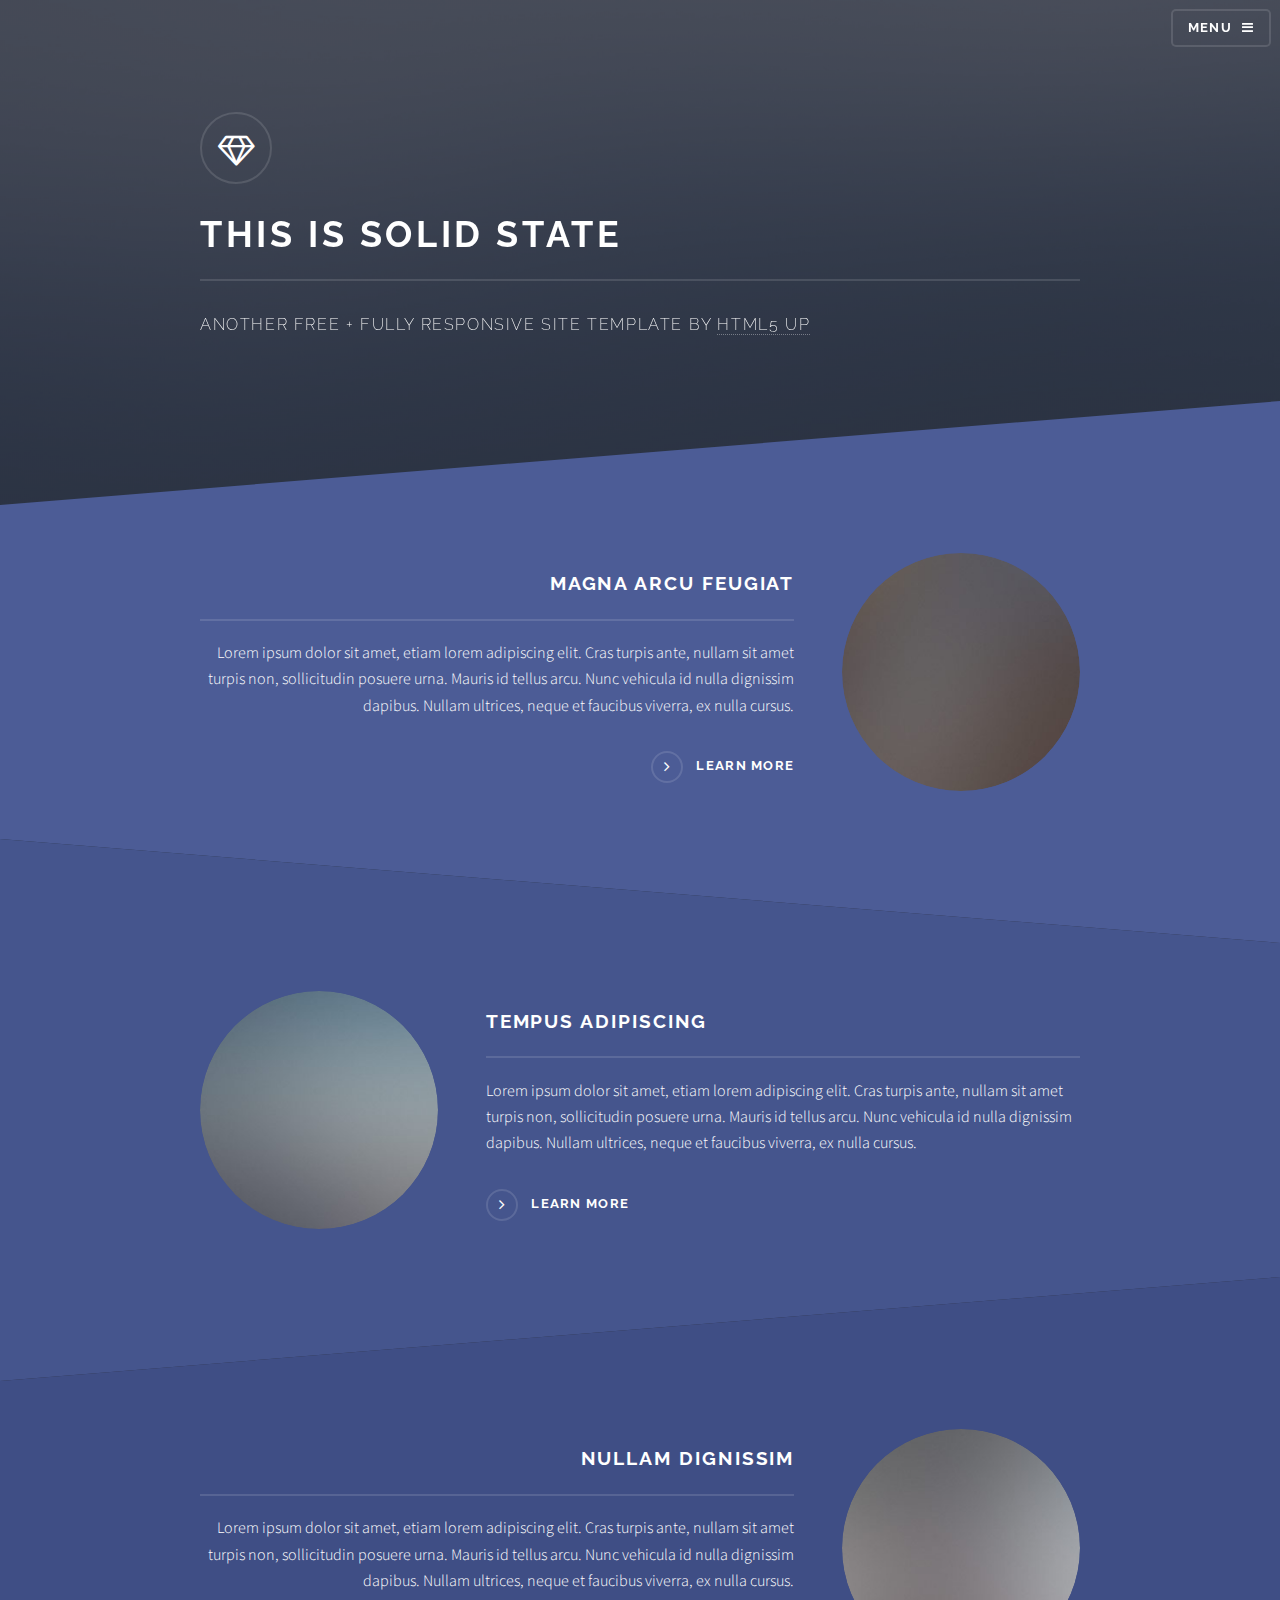
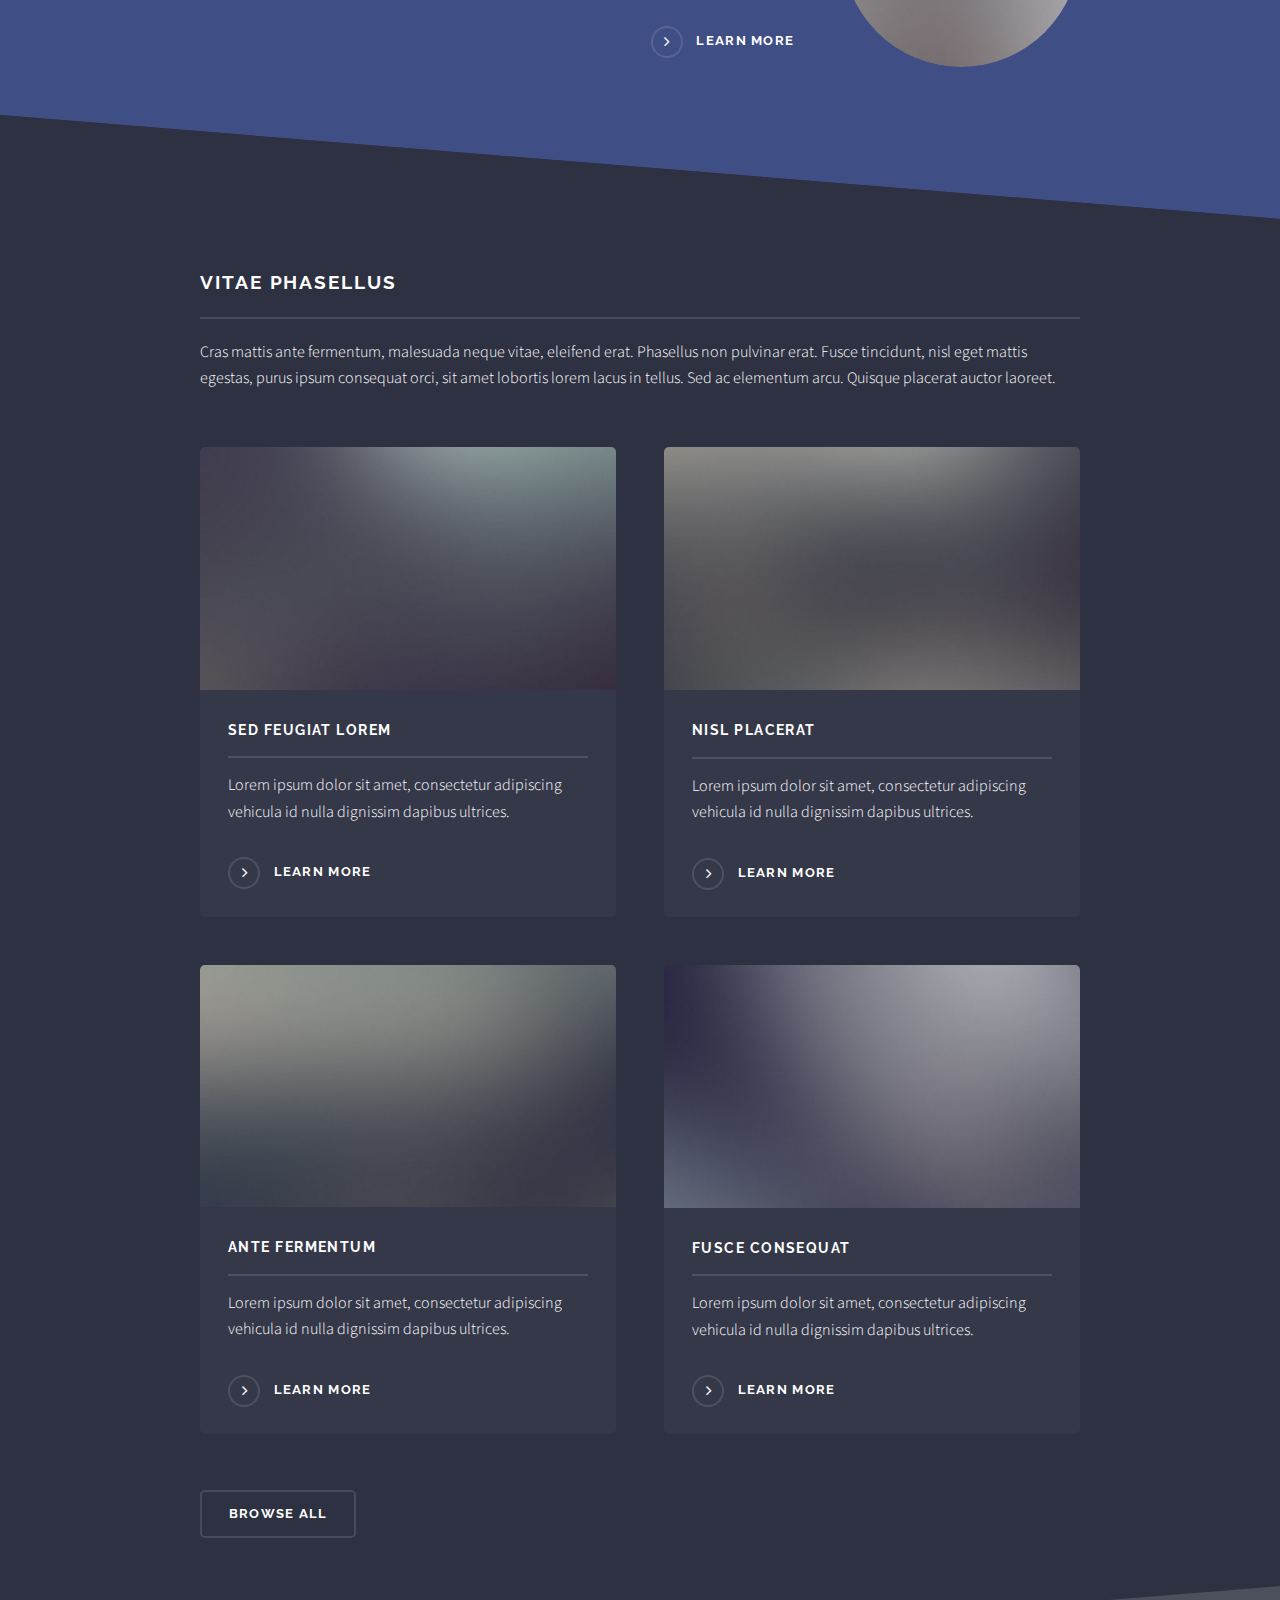
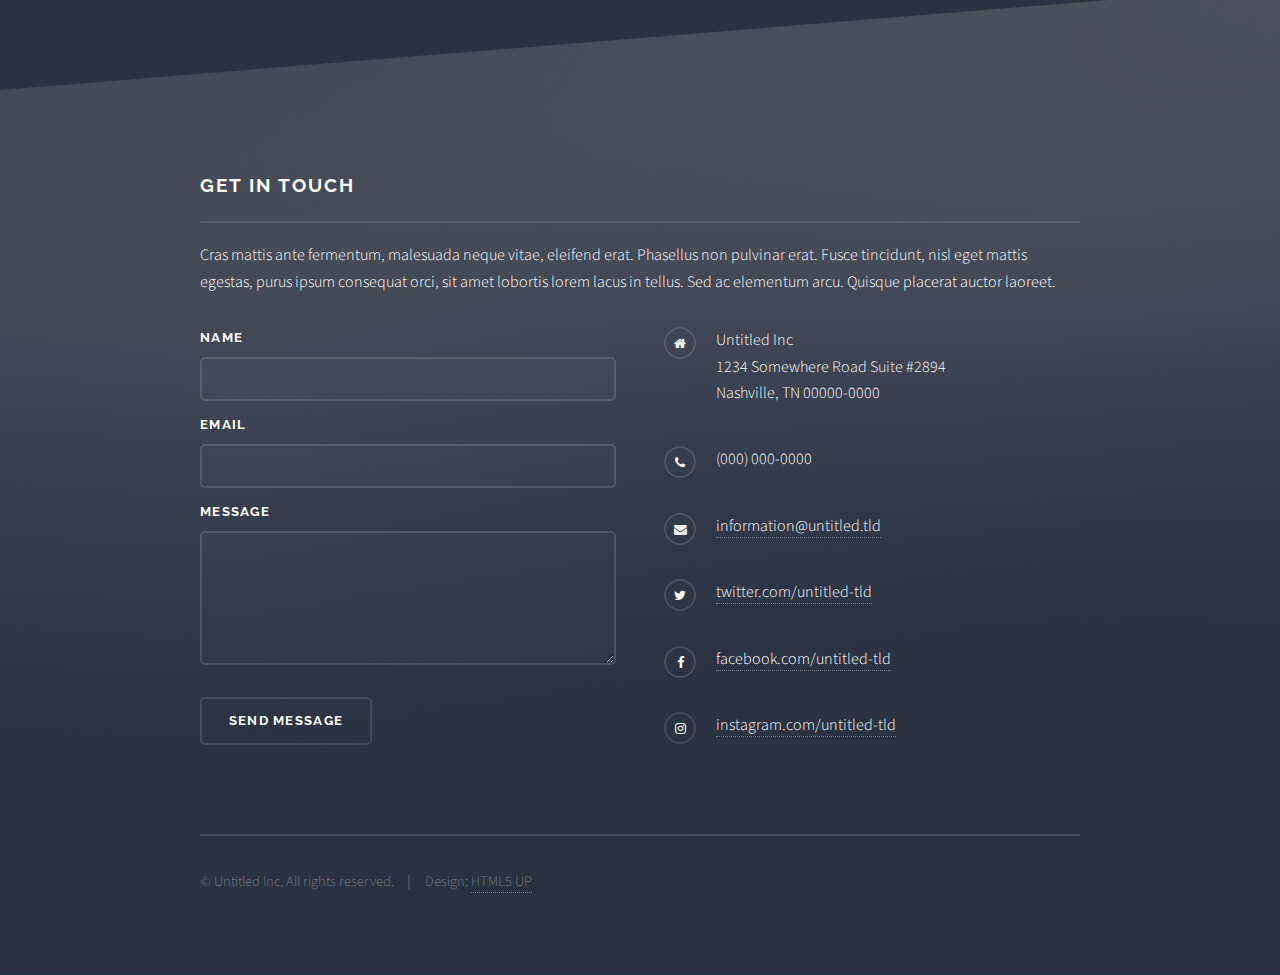
==== index.html @ cf128769 "updated index" ====
<!DOCTYPE HTML>
<!--
	Solid State by HTML5 UP
	html5up.net | @ajlkn
	Free for personal and commercial use under the CCA 3.0 license (html5up.net/license)
-->
<html>
	<head>
		<title>lindaaaa.github.io</title>
		<meta charset="utf-8" />
		<meta name="viewport" content="width=device-width, initial-scale=1" />
		<!--[if lte IE 8]><script src="assets/js/ie/html5shiv.js"></script><![endif]-->
		<link rel="stylesheet" href="assets/css/main.css" />
		<!--[if lte IE 9]><link rel="stylesheet" href="assets/css/ie9.css" /><![endif]-->
		<!--[if lte IE 8]><link rel="stylesheet" href="assets/css/ie8.css" /><![endif]-->
	</head>
	<body>

		<!-- Page Wrapper -->
			<div id="page-wrapper">

				<!-- Header -->
					<header id="header" class="alt">
						<h1><a href="index.html">Linda He</a></h1>
						<nav>
							<a href="#menu">Menu</a>
						</nav>
					</header>

				<!-- Menu -->
					<nav id="menu">
						<div class="inner">
							<h2>Menu</h2>
							<ul class="links">
								<li><a href="index.html">Home</a></li>
								<li><a href="generic.html">Generic</a></li>
								<li><a href="elements.html">Elements</a></li>
								<li><a href="#">Log In</a></li>
								<li><a href="#">Sign Up</a></li>
							</ul>
							<a href="#" class="close">Close</a>
						</div>
					</nav>

				<!-- Banner -->
					<section id="banner">
						<div class="inner">
							<div class="logo"><span class="icon fa-diamond"></span></div>
							<h2>This is Solid State</h2>
							<p>Another free + fully responsive site template by <a href="http://html5up.net">HTML5 UP</a></p>
						</div>
					</section>

				<!-- Wrapper -->
					<section id="wrapper">

						<!-- One -->
							<section id="one" class="wrapper spotlight style1">
								<div class="inner">
									<a href="#" class="image"><img src="images/pic01.jpg" alt="" /></a>
									<div class="content">
										<h2 class="major">Magna arcu feugiat</h2>
										<p>Lorem ipsum dolor sit amet, etiam lorem adipiscing elit. Cras turpis ante, nullam sit amet turpis non, sollicitudin posuere urna. Mauris id tellus arcu. Nunc vehicula id nulla dignissim dapibus. Nullam ultrices, neque et faucibus viverra, ex nulla cursus.</p>
										<a href="#" class="special">Learn more</a>
									</div>
								</div>
							</section>

						<!-- Two -->
							<section id="two" class="wrapper alt spotlight style2">
								<div class="inner">
									<a href="#" class="image"><img src="images/pic02.jpg" alt="" /></a>
									<div class="content">
										<h2 class="major">Tempus adipiscing</h2>
										<p>Lorem ipsum dolor sit amet, etiam lorem adipiscing elit. Cras turpis ante, nullam sit amet turpis non, sollicitudin posuere urna. Mauris id tellus arcu. Nunc vehicula id nulla dignissim dapibus. Nullam ultrices, neque et faucibus viverra, ex nulla cursus.</p>
										<a href="#" class="special">Learn more</a>
									</div>
								</div>
							</section>

						<!-- Three -->
							<section id="three" class="wrapper spotlight style3">
								<div class="inner">
									<a href="#" class="image"><img src="images/pic03.jpg" alt="" /></a>
									<div class="content">
										<h2 class="major">Nullam dignissim</h2>
										<p>Lorem ipsum dolor sit amet, etiam lorem adipiscing elit. Cras turpis ante, nullam sit amet turpis non, sollicitudin posuere urna. Mauris id tellus arcu. Nunc vehicula id nulla dignissim dapibus. Nullam ultrices, neque et faucibus viverra, ex nulla cursus.</p>
										<a href="#" class="special">Learn more</a>
									</div>
								</div>
							</section>

						<!-- Four -->
							<section id="four" class="wrapper alt style1">
								<div class="inner">
									<h2 class="major">Vitae phasellus</h2>
									<p>Cras mattis ante fermentum, malesuada neque vitae, eleifend erat. Phasellus non pulvinar erat. Fusce tincidunt, nisl eget mattis egestas, purus ipsum consequat orci, sit amet lobortis lorem lacus in tellus. Sed ac elementum arcu. Quisque placerat auctor laoreet.</p>
									<section class="features">
										<article>
											<a href="#" class="image"><img src="images/pic04.jpg" alt="" /></a>
											<h3 class="major">Sed feugiat lorem</h3>
											<p>Lorem ipsum dolor sit amet, consectetur adipiscing vehicula id nulla dignissim dapibus ultrices.</p>
											<a href="#" class="special">Learn more</a>
										</article>
										<article>
											<a href="#" class="image"><img src="images/pic05.jpg" alt="" /></a>
											<h3 class="major">Nisl placerat</h3>
											<p>Lorem ipsum dolor sit amet, consectetur adipiscing vehicula id nulla dignissim dapibus ultrices.</p>
											<a href="#" class="special">Learn more</a>
										</article>
										<article>
											<a href="#" class="image"><img src="images/pic06.jpg" alt="" /></a>
											<h3 class="major">Ante fermentum</h3>
											<p>Lorem ipsum dolor sit amet, consectetur adipiscing vehicula id nulla dignissim dapibus ultrices.</p>
											<a href="#" class="special">Learn more</a>
										</article>
										<article>
											<a href="#" class="image"><img src="images/pic07.jpg" alt="" /></a>
											<h3 class="major">Fusce consequat</h3>
											<p>Lorem ipsum dolor sit amet, consectetur adipiscing vehicula id nulla dignissim dapibus ultrices.</p>
											<a href="#" class="special">Learn more</a>
										</article>
									</section>
									<ul class="actions">
										<li><a href="#" class="button">Browse All</a></li>
									</ul>
								</div>
							</section>

					</section>

				<!-- Footer -->
					<section id="footer">
						<div class="inner">
							<h2 class="major">Get in touch</h2>
							<p>Cras mattis ante fermentum, malesuada neque vitae, eleifend erat. Phasellus non pulvinar erat. Fusce tincidunt, nisl eget mattis egestas, purus ipsum consequat orci, sit amet lobortis lorem lacus in tellus. Sed ac elementum arcu. Quisque placerat auctor laoreet.</p>
							<form method="post" action="#">
								<div class="field">
									<label for="name">Name</label>
									<input type="text" name="name" id="name" />
								</div>
								<div class="field">
									<label for="email">Email</label>
									<input type="email" name="email" id="email" />
								</div>
								<div class="field">
									<label for="message">Message</label>
									<textarea name="message" id="message" rows="4"></textarea>
								</div>
								<ul class="actions">
									<li><input type="submit" value="Send Message" /></li>
								</ul>
							</form>
							<ul class="contact">
								<li class="fa-home">
									Untitled Inc<br />
									1234 Somewhere Road Suite #2894<br />
									Nashville, TN 00000-0000
								</li>
								<li class="fa-phone">(000) 000-0000</li>
								<li class="fa-envelope"><a href="#">information@untitled.tld</a></li>
								<li class="fa-twitter"><a href="#">twitter.com/untitled-tld</a></li>
								<li class="fa-facebook"><a href="#">facebook.com/untitled-tld</a></li>
								<li class="fa-instagram"><a href="#">instagram.com/untitled-tld</a></li>
							</ul>
							<ul class="copyright">
								<li>&copy; Untitled Inc. All rights reserved.</li><li>Design: <a href="http://html5up.net">HTML5 UP</a></li>
							</ul>
						</div>
					</section>

			</div>

		<!-- Scripts -->
			<script src="assets/js/skel.min.js"></script>
			<script src="assets/js/jquery.min.js"></script>
			<script src="assets/js/jquery.scrollex.min.js"></script>
			<script src="assets/js/util.js"></script>
			<!--[if lte IE 8]><script src="assets/js/ie/respond.min.js"></script><![endif]-->
			<script src="assets/js/main.js"></script>

	</body>
</html>
---- assets/css/main.css ----
@import url(font-awesome.min.css);
@import url("https://fonts.googleapis.com/css?family=Raleway:200,700|Source+Sans+Pro:300,600,300italic,600italic");

/*
	Solid State by HTML5 UP
	html5up.net | @ajlkn
	Free for personal and commercial use under the CCA 3.0 license (html5up.net/license)
*/

/* Reset */

	html, body, div, span, applet, object, iframe, h1, h2, h3, h4, h5, h6, p, blockquote, pre, a, abbr, acronym, address, big, cite, code, del, dfn, em, img, ins, kbd, q, s, samp, small, strike, strong, sub, sup, tt, var, b, u, i, center, dl, dt, dd, ol, ul, li, fieldset, form, label, legend, table, caption, tbody, tfoot, thead, tr, th, td, article, aside, canvas, details, embed, figure, figcaption, footer, header, hgroup, menu, nav, output, ruby, section, summary, time, mark, audio, video {
		margin: 0;
		padding: 0;
		border: 0;
		font-size: 100%;
		font: inherit;
		vertical-align: baseline;
	}

	article, aside, details, figcaption, figure, footer, header, hgroup, menu, nav, section {
		display: block;
	}

	body {
		line-height: 1;
	}

	ol, ul {
		list-style: none;
	}

	blockquote, q {
		quotes: none;
	}

	blockquote:before, blockquote:after, q:before, q:after {
		content: '';
		content: none;
	}

	table {
		border-collapse: collapse;
		border-spacing: 0;
	}

	body {
		-webkit-text-size-adjust: none;
	}

/* Box Model */

	*, *:before, *:after {
		-moz-box-sizing: border-box;
		-webkit-box-sizing: border-box;
		box-sizing: border-box;
	}

/* Grid */

	.row {
		border-bottom: solid 1px transparent;
		-moz-box-sizing: border-box;
		-webkit-box-sizing: border-box;
		box-sizing: border-box;
	}

	.row > * {
		float: left;
		-moz-box-sizing: border-box;
		-webkit-box-sizing: border-box;
		box-sizing: border-box;
	}

	.row:after, .row:before {
		content: '';
		display: block;
		clear: both;
		height: 0;
	}

	.row.uniform > * > :first-child {
		margin-top: 0;
	}

	.row.uniform > * > :last-child {
		margin-bottom: 0;
	}

	.row.\30 \25 > * {
		padding: 0 0 0 0em;
	}

	.row.\30 \25 {
		margin: 0 0 -1px 0em;
	}

	.row.uniform.\30 \25 > * {
		padding: 0em 0 0 0em;
	}

	.row.uniform.\30 \25 {
		margin: 0em 0 -1px 0em;
	}

	.row > * {
		padding: 0 0 0 1.75em;
	}

	.row {
		margin: 0 0 -1px -1.75em;
	}

	.row.uniform > * {
		padding: 1.75em 0 0 1.75em;
	}

	.row.uniform {
		margin: -1.75em 0 -1px -1.75em;
	}

	.row.\32 00\25 > * {
		padding: 0 0 0 3.5em;
	}

	.row.\32 00\25 {
		margin: 0 0 -1px -3.5em;
	}

	.row.uniform.\32 00\25 > * {
		padding: 3.5em 0 0 3.5em;
	}

	.row.uniform.\32 00\25 {
		margin: -3.5em 0 -1px -3.5em;
	}

	.row.\31 50\25 > * {
		padding: 0 0 0 2.625em;
	}

	.row.\31 50\25 {
		margin: 0 0 -1px -2.625em;
	}

	.row.uniform.\31 50\25 > * {
		padding: 2.625em 0 0 2.625em;
	}

	.row.uniform.\31 50\25 {
		margin: -2.625em 0 -1px -2.625em;
	}

	.row.\35 0\25 > * {
		padding: 0 0 0 0.875em;
	}

	.row.\35 0\25 {
		margin: 0 0 -1px -0.875em;
	}

	.row.uniform.\35 0\25 > * {
		padding: 0.875em 0 0 0.875em;
	}

	.row.uniform.\35 0\25 {
		margin: -0.875em 0 -1px -0.875em;
	}

	.row.\32 5\25 > * {
		padding: 0 0 0 0.4375em;
	}

	.row.\32 5\25 {
		margin: 0 0 -1px -0.4375em;
	}

	.row.uniform.\32 5\25 > * {
		padding: 0.4375em 0 0 0.4375em;
	}

	.row.uniform.\32 5\25 {
		margin: -0.4375em 0 -1px -0.4375em;
	}

	.\31 2u, .\31 2u\24 {
		width: 100%;
		clear: none;
		margin-left: 0;
	}

	.\31 1u, .\31 1u\24 {
		width: 91.6666666667%;
		clear: none;
		margin-left: 0;
	}

	.\31 0u, .\31 0u\24 {
		width: 83.3333333333%;
		clear: none;
		margin-left: 0;
	}

	.\39 u, .\39 u\24 {
		width: 75%;
		clear: none;
		margin-left: 0;
	}

	.\38 u, .\38 u\24 {
		width: 66.6666666667%;
		clear: none;
		margin-left: 0;
	}

	.\37 u, .\37 u\24 {
		width: 58.3333333333%;
		clear: none;
		margin-left: 0;
	}

	.\36 u, .\36 u\24 {
		width: 50%;
		clear: none;
		margin-left: 0;
	}

	.\35 u, .\35 u\24 {
		width: 41.6666666667%;
		clear: none;
		margin-left: 0;
	}

	.\34 u, .\34 u\24 {
		width: 33.3333333333%;
		clear: none;
		margin-left: 0;
	}

	.\33 u, .\33 u\24 {
		width: 25%;
		clear: none;
		margin-left: 0;
	}

	.\32 u, .\32 u\24 {
		width: 16.6666666667%;
		clear: none;
		margin-left: 0;
	}

	.\31 u, .\31 u\24 {
		width: 8.3333333333%;
		clear: none;
		margin-left: 0;
	}

	.\31 2u\24 + *,
	.\31 1u\24 + *,
	.\31 0u\24 + *,
	.\39 u\24 + *,
	.\38 u\24 + *,
	.\37 u\24 + *,
	.\36 u\24 + *,
	.\35 u\24 + *,
	.\34 u\24 + *,
	.\33 u\24 + *,
	.\32 u\24 + *,
	.\31 u\24 + * {
		clear: left;
	}

	.\-11u {
		margin-left: 91.66667%;
	}

	.\-10u {
		margin-left: 83.33333%;
	}

	.\-9u {
		margin-left: 75%;
	}

	.\-8u {
		margin-left: 66.66667%;
	}

	.\-7u {
		margin-left: 58.33333%;
	}

	.\-6u {
		margin-left: 50%;
	}

	.\-5u {
		margin-left: 41.66667%;
	}

	.\-4u {
		margin-left: 33.33333%;
	}

	.\-3u {
		margin-left: 25%;
	}

	.\-2u {
		margin-left: 16.66667%;
	}

	.\-1u {
		margin-left: 8.33333%;
	}

	@media screen and (max-width: 1680px) {

		.row > * {
			padding: 0 0 0 1.75em;
		}

		.row {
			margin: 0 0 -1px -1.75em;
		}

		.row.uniform > * {
			padding: 1.75em 0 0 1.75em;
		}

		.row.uniform {
			margin: -1.75em 0 -1px -1.75em;
		}

		.row.\32 00\25 > * {
			padding: 0 0 0 3.5em;
		}

		.row.\32 00\25 {
			margin: 0 0 -1px -3.5em;
		}

		.row.uniform.\32 00\25 > * {
			padding: 3.5em 0 0 3.5em;
		}

		.row.uniform.\32 00\25 {
			margin: -3.5em 0 -1px -3.5em;
		}

		.row.\31 50\25 > * {
			padding: 0 0 0 2.625em;
		}

		.row.\31 50\25 {
			margin: 0 0 -1px -2.625em;
		}

		.row.uniform.\31 50\25 > * {
			padding: 2.625em 0 0 2.625em;
		}

		.row.uniform.\31 50\25 {
			margin: -2.625em 0 -1px -2.625em;
		}

		.row.\35 0\25 > * {
			padding: 0 0 0 0.875em;
		}

		.row.\35 0\25 {
			margin: 0 0 -1px -0.875em;
		}

		.row.uniform.\35 0\25 > * {
			padding: 0.875em 0 0 0.875em;
		}

		.row.uniform.\35 0\25 {
			margin: -0.875em 0 -1px -0.875em;
		}

		.row.\32 5\25 > * {
			padding: 0 0 0 0.4375em;
		}

		.row.\32 5\25 {
			margin: 0 0 -1px -0.4375em;
		}

		.row.uniform.\32 5\25 > * {
			padding: 0.4375em 0 0 0.4375em;
		}

		.row.uniform.\32 5\25 {
			margin: -0.4375em 0 -1px -0.4375em;
		}

		.\31 2u\28xlarge\29, .\31 2u\24\28xlarge\29 {
			width: 100%;
			clear: none;
			margin-left: 0;
		}

		.\31 1u\28xlarge\29, .\31 1u\24\28xlarge\29 {
			width: 91.6666666667%;
			clear: none;
			margin-left: 0;
		}

		.\31 0u\28xlarge\29, .\31 0u\24\28xlarge\29 {
			width: 83.3333333333%;
			clear: none;
			margin-left: 0;
		}

		.\39 u\28xlarge\29, .\39 u\24\28xlarge\29 {
			width: 75%;
			clear: none;
			margin-left: 0;
		}

		.\38 u\28xlarge\29, .\38 u\24\28xlarge\29 {
			width: 66.6666666667%;
			clear: none;
			margin-left: 0;
		}

		.\37 u\28xlarge\29, .\37 u\24\28xlarge\29 {
			width: 58.3333333333%;
			clear: none;
			margin-left: 0;
		}

		.\36 u\28xlarge\29, .\36 u\24\28xlarge\29 {
			width: 50%;
			clear: none;
			margin-left: 0;
		}

		.\35 u\28xlarge\29, .\35 u\24\28xlarge\29 {
			width: 41.6666666667%;
			clear: none;
			margin-left: 0;
		}

		.\34 u\28xlarge\29, .\34 u\24\28xlarge\29 {
			width: 33.3333333333%;
			clear: none;
			margin-left: 0;
		}

		.\33 u\28xlarge\29, .\33 u\24\28xlarge\29 {
			width: 25%;
			clear: none;
			margin-left: 0;
		}

		.\32 u\28xlarge\29, .\32 u\24\28xlarge\29 {
			width: 16.6666666667%;
			clear: none;
			margin-left: 0;
		}

		.\31 u\28xlarge\29, .\31 u\24\28xlarge\29 {
			width: 8.3333333333%;
			clear: none;
			margin-left: 0;
		}

		.\31 2u\24\28xlarge\29 + *,
		.\31 1u\24\28xlarge\29 + *,
		.\31 0u\24\28xlarge\29 + *,
		.\39 u\24\28xlarge\29 + *,
		.\38 u\24\28xlarge\29 + *,
		.\37 u\24\28xlarge\29 + *,
		.\36 u\24\28xlarge\29 + *,
		.\35 u\24\28xlarge\29 + *,
		.\34 u\24\28xlarge\29 + *,
		.\33 u\24\28xlarge\29 + *,
		.\32 u\24\28xlarge\29 + *,
		.\31 u\24\28xlarge\29 + * {
			clear: left;
		}

		.\-11u\28xlarge\29 {
			margin-left: 91.66667%;
		}

		.\-10u\28xlarge\29 {
			margin-left: 83.33333%;
		}

		.\-9u\28xlarge\29 {
			margin-left: 75%;
		}

		.\-8u\28xlarge\29 {
			margin-left: 66.66667%;
		}

		.\-7u\28xlarge\29 {
			margin-left: 58.33333%;
		}

		.\-6u\28xlarge\29 {
			margin-left: 50%;
		}

		.\-5u\28xlarge\29 {
			margin-left: 41.66667%;
		}

		.\-4u\28xlarge\29 {
			margin-left: 33.33333%;
		}

		.\-3u\28xlarge\29 {
			margin-left: 25%;
		}

		.\-2u\28xlarge\29 {
			margin-left: 16.66667%;
		}

		.\-1u\28xlarge\29 {
			margin-left: 8.33333%;
		}

	}

	@media screen and (max-width: 1280px) {

		.row > * {
			padding: 0 0 0 1.75em;
		}

		.row {
			margin: 0 0 -1px -1.75em;
		}

		.row.uniform > * {
			padding: 1.75em 0 0 1.75em;
		}

		.row.uniform {
			margin: -1.75em 0 -1px -1.75em;
		}

		.row.\32 00\25 > * {
			padding: 0 0 0 3.5em;
		}

		.row.\32 00\25 {
			margin: 0 0 -1px -3.5em;
		}

		.row.uniform.\32 00\25 > * {
			padding: 3.5em 0 0 3.5em;
		}

		.row.uniform.\32 00\25 {
			margin: -3.5em 0 -1px -3.5em;
		}

		.row.\31 50\25 > * {
			padding: 0 0 0 2.625em;
		}

		.row.\31 50\25 {
			margin: 0 0 -1px -2.625em;
		}

		.row.uniform.\31 50\25 > * {
			padding: 2.625em 0 0 2.625em;
		}

		.row.uniform.\31 50\25 {
			margin: -2.625em 0 -1px -2.625em;
		}

		.row.\35 0\25 > * {
			padding: 0 0 0 0.875em;
		}

		.row.\35 0\25 {
			margin: 0 0 -1px -0.875em;
		}

		.row.uniform.\35 0\25 > * {
			padding: 0.875em 0 0 0.875em;
		}

		.row.uniform.\35 0\25 {
			margin: -0.875em 0 -1px -0.875em;
		}

		.row.\32 5\25 > * {
			padding: 0 0 0 0.4375em;
		}

		.row.\32 5\25 {
			margin: 0 0 -1px -0.4375em;
		}

		.row.uniform.\32 5\25 > * {
			padding: 0.4375em 0 0 0.4375em;
		}

		.row.uniform.\32 5\25 {
			margin: -0.4375em 0 -1px -0.4375em;
		}

		.\31 2u\28large\29, .\31 2u\24\28large\29 {
			width: 100%;
			clear: none;
			margin-left: 0;
		}

		.\31 1u\28large\29, .\31 1u\24\28large\29 {
			width: 91.6666666667%;
			clear: none;
			margin-left: 0;
		}

		.\31 0u\28large\29, .\31 0u\24\28large\29 {
			width: 83.3333333333%;
			clear: none;
			margin-left: 0;
		}

		.\39 u\28large\29, .\39 u\24\28large\29 {
			width: 75%;
			clear: none;
			margin-left: 0;
		}

		.\38 u\28large\29, .\38 u\24\28large\29 {
			width: 66.6666666667%;
			clear: none;
			margin-left: 0;
		}

		.\37 u\28large\29, .\37 u\24\28large\29 {
			width: 58.3333333333%;
			clear: none;
			margin-left: 0;
		}

		.\36 u\28large\29, .\36 u\24\28large\29 {
			width: 50%;
			clear: none;
			margin-left: 0;
		}

		.\35 u\28large\29, .\35 u\24\28large\29 {
			width: 41.6666666667%;
			clear: none;
			margin-left: 0;
		}

		.\34 u\28large\29, .\34 u\24\28large\29 {
			width: 33.3333333333%;
			clear: none;
			margin-left: 0;
		}

		.\33 u\28large\29, .\33 u\24\28large\29 {
			width: 25%;
			clear: none;
			margin-left: 0;
		}

		.\32 u\28large\29, .\32 u\24\28large\29 {
			width: 16.6666666667%;
			clear: none;
			margin-left: 0;
		}

		.\31 u\28large\29, .\31 u\24\28large\29 {
			width: 8.3333333333%;
			clear: none;
			margin-left: 0;
		}

		.\31 2u\24\28large\29 + *,
		.\31 1u\24\28large\29 + *,
		.\31 0u\24\28large\29 + *,
		.\39 u\24\28large\29 + *,
		.\38 u\24\28large\29 + *,
		.\37 u\24\28large\29 + *,
		.\36 u\24\28large\29 + *,
		.\35 u\24\28large\29 + *,
		.\34 u\24\28large\29 + *,
		.\33 u\24\28large\29 + *,
		.\32 u\24\28large\29 + *,
		.\31 u\24\28large\29 + * {
			clear: left;
		}

		.\-11u\28large\29 {
			margin-left: 91.66667%;
		}

		.\-10u\28large\29 {
			margin-left: 83.33333%;
		}

		.\-9u\28large\29 {
			margin-left: 75%;
		}

		.\-8u\28large\29 {
			margin-left: 66.66667%;
		}

		.\-7u\28large\29 {
			margin-left: 58.33333%;
		}

		.\-6u\28large\29 {
			margin-left: 50%;
		}

		.\-5u\28large\29 {
			margin-left: 41.66667%;
		}

		.\-4u\28large\29 {
			margin-left: 33.33333%;
		}

		.\-3u\28large\29 {
			margin-left: 25%;
		}

		.\-2u\28large\29 {
			margin-left: 16.66667%;
		}

		.\-1u\28large\29 {
			margin-left: 8.33333%;
		}

	}

	@media screen and (max-width: 980px) {

		.row > * {
			padding: 0 0 0 1.75em;
		}

		.row {
			margin: 0 0 -1px -1.75em;
		}

		.row.uniform > * {
			padding: 1.75em 0 0 1.75em;
		}

		.row.uniform {
			margin: -1.75em 0 -1px -1.75em;
		}

		.row.\32 00\25 > * {
			padding: 0 0 0 3.5em;
		}

		.row.\32 00\25 {
			margin: 0 0 -1px -3.5em;
		}

		.row.uniform.\32 00\25 > * {
			padding: 3.5em 0 0 3.5em;
		}

		.row.uniform.\32 00\25 {
			margin: -3.5em 0 -1px -3.5em;
		}

		.row.\31 50\25 > * {
			padding: 0 0 0 2.625em;
		}

		.row.\31 50\25 {
			margin: 0 0 -1px -2.625em;
		}

		.row.uniform.\31 50\25 > * {
			padding: 2.625em 0 0 2.625em;
		}

		.row.uniform.\31 50\25 {
			margin: -2.625em 0 -1px -2.625em;
		}

		.row.\35 0\25 > * {
			padding: 0 0 0 0.875em;
		}

		.row.\35 0\25 {
			margin: 0 0 -1px -0.875em;
		}

		.row.uniform.\35 0\25 > * {
			padding: 0.875em 0 0 0.875em;
		}

		.row.uniform.\35 0\25 {
			margin: -0.875em 0 -1px -0.875em;
		}

		.row.\32 5\25 > * {
			padding: 0 0 0 0.4375em;
		}

		.row.\32 5\25 {
			margin: 0 0 -1px -0.4375em;
		}

		.row.uniform.\32 5\25 > * {
			padding: 0.4375em 0 0 0.4375em;
		}

		.row.uniform.\32 5\25 {
			margin: -0.4375em 0 -1px -0.4375em;
		}

		.\31 2u\28medium\29, .\31 2u\24\28medium\29 {
			width: 100%;
			clear: none;
			margin-left: 0;
		}

		.\31 1u\28medium\29, .\31 1u\24\28medium\29 {
			width: 91.6666666667%;
			clear: none;
			margin-left: 0;
		}

		.\31 0u\28medium\29, .\31 0u\24\28medium\29 {
			width: 83.3333333333%;
			clear: none;
			margin-left: 0;
		}

		.\39 u\28medium\29, .\39 u\24\28medium\29 {
			width: 75%;
			clear: none;
			margin-left: 0;
		}

		.\38 u\28medium\29, .\38 u\24\28medium\29 {
			width: 66.6666666667%;
			clear: none;
			margin-left: 0;
		}

		.\37 u\28medium\29, .\37 u\24\28medium\29 {
			width: 58.3333333333%;
			clear: none;
			margin-left: 0;
		}

		.\36 u\28medium\29, .\36 u\24\28medium\29 {
			width: 50%;
			clear: none;
			margin-left: 0;
		}

		.\35 u\28medium\29, .\35 u\24\28medium\29 {
			width: 41.6666666667%;
			clear: none;
			margin-left: 0;
		}

		.\34 u\28medium\29, .\34 u\24\28medium\29 {
			width: 33.3333333333%;
			clear: none;
			margin-left: 0;
		}

		.\33 u\28medium\29, .\33 u\24\28medium\29 {
			width: 25%;
			clear: none;
			margin-left: 0;
		}

		.\32 u\28medium\29, .\32 u\24\28medium\29 {
			width: 16.6666666667%;
			clear: none;
			margin-left: 0;
		}

		.\31 u\28medium\29, .\31 u\24\28medium\29 {
			width: 8.3333333333%;
			clear: none;
			margin-left: 0;
		}

		.\31 2u\24\28medium\29 + *,
		.\31 1u\24\28medium\29 + *,
		.\31 0u\24\28medium\29 + *,
		.\39 u\24\28medium\29 + *,
		.\38 u\24\28medium\29 + *,
		.\37 u\24\28medium\29 + *,
		.\36 u\24\28medium\29 + *,
		.\35 u\24\28medium\29 + *,
		.\34 u\24\28medium\29 + *,
		.\33 u\24\28medium\29 + *,
		.\32 u\24\28medium\29 + *,
		.\31 u\24\28medium\29 + * {
			clear: left;
		}

		.\-11u\28medium\29 {
			margin-left: 91.66667%;
		}

		.\-10u\28medium\29 {
			margin-left: 83.33333%;
		}

		.\-9u\28medium\29 {
			margin-left: 75%;
		}

		.\-8u\28medium\29 {
			margin-left: 66.66667%;
		}

		.\-7u\28medium\29 {
			margin-left: 58.33333%;
		}

		.\-6u\28medium\29 {
			margin-left: 50%;
		}

		.\-5u\28medium\29 {
			margin-left: 41.66667%;
		}

		.\-4u\28medium\29 {
			margin-left: 33.33333%;
		}

		.\-3u\28medium\29 {
			margin-left: 25%;
		}

		.\-2u\28medium\29 {
			margin-left: 16.66667%;
		}

		.\-1u\28medium\29 {
			margin-left: 8.33333%;
		}

	}

	@media screen and (max-width: 736px) {

		.row > * {
			padding: 0 0 0 1.25em;
		}

		.row {
			margin: 0 0 -1px -1.25em;
		}

		.row.uniform > * {
			padding: 1.25em 0 0 1.25em;
		}

		.row.uniform {
			margin: -1.25em 0 -1px -1.25em;
		}

		.row.\32 00\25 > * {
			padding: 0 0 0 2.5em;
		}

		.row.\32 00\25 {
			margin: 0 0 -1px -2.5em;
		}

		.row.uniform.\32 00\25 > * {
			padding: 2.5em 0 0 2.5em;
		}

		.row.uniform.\32 00\25 {
			margin: -2.5em 0 -1px -2.5em;
		}

		.row.\31 50\25 > * {
			padding: 0 0 0 1.875em;
		}

		.row.\31 50\25 {
			margin: 0 0 -1px -1.875em;
		}

		.row.uniform.\31 50\25 > * {
			padding: 1.875em 0 0 1.875em;
		}

		.row.uniform.\31 50\25 {
			margin: -1.875em 0 -1px -1.875em;
		}

		.row.\35 0\25 > * {
			padding: 0 0 0 0.625em;
		}

		.row.\35 0\25 {
			margin: 0 0 -1px -0.625em;
		}

		.row.uniform.\35 0\25 > * {
			padding: 0.625em 0 0 0.625em;
		}

		.row.uniform.\35 0\25 {
			margin: -0.625em 0 -1px -0.625em;
		}

		.row.\32 5\25 > * {
			padding: 0 0 0 0.3125em;
		}

		.row.\32 5\25 {
			margin: 0 0 -1px -0.3125em;
		}

		.row.uniform.\32 5\25 > * {
			padding: 0.3125em 0 0 0.3125em;
		}

		.row.uniform.\32 5\25 {
			margin: -0.3125em 0 -1px -0.3125em;
		}

		.\31 2u\28small\29, .\31 2u\24\28small\29 {
			width: 100%;
			clear: none;
			margin-left: 0;
		}

		.\31 1u\28small\29, .\31 1u\24\28small\29 {
			width: 91.6666666667%;
			clear: none;
			margin-left: 0;
		}

		.\31 0u\28small\29, .\31 0u\24\28small\29 {
			width: 83.3333333333%;
			clear: none;
			margin-left: 0;
		}

		.\39 u\28small\29, .\39 u\24\28small\29 {
			width: 75%;
			clear: none;
			margin-left: 0;
		}

		.\38 u\28small\29, .\38 u\24\28small\29 {
			width: 66.6666666667%;
			clear: none;
			margin-left: 0;
		}

		.\37 u\28small\29, .\37 u\24\28small\29 {
			width: 58.3333333333%;
			clear: none;
			margin-left: 0;
		}

		.\36 u\28small\29, .\36 u\24\28small\29 {
			width: 50%;
			clear: none;
			margin-left: 0;
		}

		.\35 u\28small\29, .\35 u\24\28small\29 {
			width: 41.6666666667%;
			clear: none;
			margin-left: 0;
		}

		.\34 u\28small\29, .\34 u\24\28small\29 {
			width: 33.3333333333%;
			clear: none;
			margin-left: 0;
		}

		.\33 u\28small\29, .\33 u\24\28small\29 {
			width: 25%;
			clear: none;
			margin-left: 0;
		}

		.\32 u\28small\29, .\32 u\24\28small\29 {
			width: 16.6666666667%;
			clear: none;
			margin-left: 0;
		}

		.\31 u\28small\29, .\31 u\24\28small\29 {
			width: 8.3333333333%;
			clear: none;
			margin-left: 0;
		}

		.\31 2u\24\28small\29 + *,
		.\31 1u\24\28small\29 + *,
		.\31 0u\24\28small\29 + *,
		.\39 u\24\28small\29 + *,
		.\38 u\24\28small\29 + *,
		.\37 u\24\28small\29 + *,
		.\36 u\24\28small\29 + *,
		.\35 u\24\28small\29 + *,
		.\34 u\24\28small\29 + *,
		.\33 u\24\28small\29 + *,
		.\32 u\24\28small\29 + *,
		.\31 u\24\28small\29 + * {
			clear: left;
		}

		.\-11u\28small\29 {
			margin-left: 91.66667%;
		}

		.\-10u\28small\29 {
			margin-left: 83.33333%;
		}

		.\-9u\28small\29 {
			margin-left: 75%;
		}

		.\-8u\28small\29 {
			margin-left: 66.66667%;
		}

		.\-7u\28small\29 {
			margin-left: 58.33333%;
		}

		.\-6u\28small\29 {
			margin-left: 50%;
		}

		.\-5u\28small\29 {
			margin-left: 41.66667%;
		}

		.\-4u\28small\29 {
			margin-left: 33.33333%;
		}

		.\-3u\28small\29 {
			margin-left: 25%;
		}

		.\-2u\28small\29 {
			margin-left: 16.66667%;
		}

		.\-1u\28small\29 {
			margin-left: 8.33333%;
		}

	}

	@media screen and (max-width: 640px) {

		.row > * {
			padding: 0 0 0 1.25em;
		}

		.row {
			margin: 0 0 -1px -1.25em;
		}

		.row.uniform > * {
			padding: 1.25em 0 0 1.25em;
		}

		.row.uniform {
			margin: -1.25em 0 -1px -1.25em;
		}

		.row.\32 00\25 > * {
			padding: 0 0 0 2.5em;
		}

		.row.\32 00\25 {
			margin: 0 0 -1px -2.5em;
		}

		.row.uniform.\32 00\25 > * {
			padding: 2.5em 0 0 2.5em;
		}

		.row.uniform.\32 00\25 {
			margin: -2.5em 0 -1px -2.5em;
		}

		.row.\31 50\25 > * {
			padding: 0 0 0 1.875em;
		}

		.row.\31 50\25 {
			margin: 0 0 -1px -1.875em;
		}

		.row.uniform.\31 50\25 > * {
			padding: 1.875em 0 0 1.875em;
		}

		.row.uniform.\31 50\25 {
			margin: -1.875em 0 -1px -1.875em;
		}

		.row.\35 0\25 > * {
			padding: 0 0 0 0.625em;
		}

		.row.\35 0\25 {
			margin: 0 0 -1px -0.625em;
		}

		.row.uniform.\35 0\25 > * {
			padding: 0.625em 0 0 0.625em;
		}

		.row.uniform.\35 0\25 {
			margin: -0.625em 0 -1px -0.625em;
		}

		.row.\32 5\25 > * {
			padding: 0 0 0 0.3125em;
		}

		.row.\32 5\25 {
			margin: 0 0 -1px -0.3125em;
		}

		.row.uniform.\32 5\25 > * {
			padding: 0.3125em 0 0 0.3125em;
		}

		.row.uniform.\32 5\25 {
			margin: -0.3125em 0 -1px -0.3125em;
		}

		.\31 2u\28xsmall\29, .\31 2u\24\28xsmall\29 {
			width: 100%;
			clear: none;
			margin-left: 0;
		}

		.\31 1u\28xsmall\29, .\31 1u\24\28xsmall\29 {
			width: 91.6666666667%;
			clear: none;
			margin-left: 0;
		}

		.\31 0u\28xsmall\29, .\31 0u\24\28xsmall\29 {
			width: 83.3333333333%;
			clear: none;
			margin-left: 0;
		}

		.\39 u\28xsmall\29, .\39 u\24\28xsmall\29 {
			width: 75%;
			clear: none;
			margin-left: 0;
		}

		.\38 u\28xsmall\29, .\38 u\24\28xsmall\29 {
			width: 66.6666666667%;
			clear: none;
			margin-left: 0;
		}

		.\37 u\28xsmall\29, .\37 u\24\28xsmall\29 {
			width: 58.3333333333%;
			clear: none;
			margin-left: 0;
		}

		.\36 u\28xsmall\29, .\36 u\24\28xsmall\29 {
			width: 50%;
			clear: none;
			margin-left: 0;
		}

		.\35 u\28xsmall\29, .\35 u\24\28xsmall\29 {
			width: 41.6666666667%;
			clear: none;
			margin-left: 0;
		}

		.\34 u\28xsmall\29, .\34 u\24\28xsmall\29 {
			width: 33.3333333333%;
			clear: none;
			margin-left: 0;
		}

		.\33 u\28xsmall\29, .\33 u\24\28xsmall\29 {
			width: 25%;
			clear: none;
			margin-left: 0;
		}

		.\32 u\28xsmall\29, .\32 u\24\28xsmall\29 {
			width: 16.6666666667%;
			clear: none;
			margin-left: 0;
		}

		.\31 u\28xsmall\29, .\31 u\24\28xsmall\29 {
			width: 8.3333333333%;
			clear: none;
			margin-left: 0;
		}

		.\31 2u\24\28xsmall\29 + *,
		.\31 1u\24\28xsmall\29 + *,
		.\31 0u\24\28xsmall\29 + *,
		.\39 u\24\28xsmall\29 + *,
		.\38 u\24\28xsmall\29 + *,
		.\37 u\24\28xsmall\29 + *,
		.\36 u\24\28xsmall\29 + *,
		.\35 u\24\28xsmall\29 + *,
		.\34 u\24\28xsmall\29 + *,
		.\33 u\24\28xsmall\29 + *,
		.\32 u\24\28xsmall\29 + *,
		.\31 u\24\28xsmall\29 + * {
			clear: left;
		}

		.\-11u\28xsmall\29 {
			margin-left: 91.66667%;
		}

		.\-10u\28xsmall\29 {
			margin-left: 83.33333%;
		}

		.\-9u\28xsmall\29 {
			margin-left: 75%;
		}

		.\-8u\28xsmall\29 {
			margin-left: 66.66667%;
		}

		.\-7u\28xsmall\29 {
			margin-left: 58.33333%;
		}

		.\-6u\28xsmall\29 {
			margin-left: 50%;
		}

		.\-5u\28xsmall\29 {
			margin-left: 41.66667%;
		}

		.\-4u\28xsmall\29 {
			margin-left: 33.33333%;
		}

		.\-3u\28xsmall\29 {
			margin-left: 25%;
		}

		.\-2u\28xsmall\29 {
			margin-left: 16.66667%;
		}

		.\-1u\28xsmall\29 {
			margin-left: 8.33333%;
		}

	}

	@media screen and (max-width: 360px) {

		.row > * {
			padding: 0 0 0 1.25em;
		}

		.row {
			margin: 0 0 -1px -1.25em;
		}

		.row.uniform > * {
			padding: 1.25em 0 0 1.25em;
		}

		.row.uniform {
			margin: -1.25em 0 -1px -1.25em;
		}

		.row.\32 00\25 > * {
			padding: 0 0 0 2.5em;
		}

		.row.\32 00\25 {
			margin: 0 0 -1px -2.5em;
		}

		.row.uniform.\32 00\25 > * {
			padding: 2.5em 0 0 2.5em;
		}

		.row.uniform.\32 00\25 {
			margin: -2.5em 0 -1px -2.5em;
		}

		.row.\31 50\25 > * {
			padding: 0 0 0 1.875em;
		}

		.row.\31 50\25 {
			margin: 0 0 -1px -1.875em;
		}

		.row.uniform.\31 50\25 > * {
			padding: 1.875em 0 0 1.875em;
		}

		.row.uniform.\31 50\25 {
			margin: -1.875em 0 -1px -1.875em;
		}

		.row.\35 0\25 > * {
			padding: 0 0 0 0.625em;
		}

		.row.\35 0\25 {
			margin: 0 0 -1px -0.625em;
		}

		.row.uniform.\35 0\25 > * {
			padding: 0.625em 0 0 0.625em;
		}

		.row.uniform.\35 0\25 {
			margin: -0.625em 0 -1px -0.625em;
		}

		.row.\32 5\25 > * {
			padding: 0 0 0 0.3125em;
		}

		.row.\32 5\25 {
			margin: 0 0 -1px -0.3125em;
		}

		.row.uniform.\32 5\25 > * {
			padding: 0.3125em 0 0 0.3125em;
		}

		.row.uniform.\32 5\25 {
			margin: -0.3125em 0 -1px -0.3125em;
		}

		.\31 2u\28xxsmall\29, .\31 2u\24\28xxsmall\29 {
			width: 100%;
			clear: none;
			margin-left: 0;
		}

		.\31 1u\28xxsmall\29, .\31 1u\24\28xxsmall\29 {
			width: 91.6666666667%;
			clear: none;
			margin-left: 0;
		}

		.\31 0u\28xxsmall\29, .\31 0u\24\28xxsmall\29 {
			width: 83.3333333333%;
			clear: none;
			margin-left: 0;
		}

		.\39 u\28xxsmall\29, .\39 u\24\28xxsmall\29 {
			width: 75%;
			clear: none;
			margin-left: 0;
		}

		.\38 u\28xxsmall\29, .\38 u\24\28xxsmall\29 {
			width: 66.6666666667%;
			clear: none;
			margin-left: 0;
		}

		.\37 u\28xxsmall\29, .\37 u\24\28xxsmall\29 {
			width: 58.3333333333%;
			clear: none;
			margin-left: 0;
		}

		.\36 u\28xxsmall\29, .\36 u\24\28xxsmall\29 {
			width: 50%;
			clear: none;
			margin-left: 0;
		}

		.\35 u\28xxsmall\29, .\35 u\24\28xxsmall\29 {
			width: 41.6666666667%;
			clear: none;
			margin-left: 0;
		}

		.\34 u\28xxsmall\29, .\34 u\24\28xxsmall\29 {
			width: 33.3333333333%;
			clear: none;
			margin-left: 0;
		}

		.\33 u\28xxsmall\29, .\33 u\24\28xxsmall\29 {
			width: 25%;
			clear: none;
			margin-left: 0;
		}

		.\32 u\28xxsmall\29, .\32 u\24\28xxsmall\29 {
			width: 16.6666666667%;
			clear: none;
			margin-left: 0;
		}

		.\31 u\28xxsmall\29, .\31 u\24\28xxsmall\29 {
			width: 8.3333333333%;
			clear: none;
			margin-left: 0;
		}

		.\31 2u\24\28xxsmall\29 + *,
		.\31 1u\24\28xxsmall\29 + *,
		.\31 0u\24\28xxsmall\29 + *,
		.\39 u\24\28xxsmall\29 + *,
		.\38 u\24\28xxsmall\29 + *,
		.\37 u\24\28xxsmall\29 + *,
		.\36 u\24\28xxsmall\29 + *,
		.\35 u\24\28xxsmall\29 + *,
		.\34 u\24\28xxsmall\29 + *,
		.\33 u\24\28xxsmall\29 + *,
		.\32 u\24\28xxsmall\29 + *,
		.\31 u\24\28xxsmall\29 + * {
			clear: left;
		}

		.\-11u\28xxsmall\29 {
			margin-left: 91.66667%;
		}

		.\-10u\28xxsmall\29 {
			margin-left: 83.33333%;
		}

		.\-9u\28xxsmall\29 {
			margin-left: 75%;
		}

		.\-8u\28xxsmall\29 {
			margin-left: 66.66667%;
		}

		.\-7u\28xxsmall\29 {
			margin-left: 58.33333%;
		}

		.\-6u\28xxsmall\29 {
			margin-left: 50%;
		}

		.\-5u\28xxsmall\29 {
			margin-left: 41.66667%;
		}

		.\-4u\28xxsmall\29 {
			margin-left: 33.33333%;
		}

		.\-3u\28xxsmall\29 {
			margin-left: 25%;
		}

		.\-2u\28xxsmall\29 {
			margin-left: 16.66667%;
		}

		.\-1u\28xxsmall\29 {
			margin-left: 8.33333%;
		}

	}

/* Basic */

	@-ms-viewport {
		width: device-width;
	}

	body {
		-ms-overflow-style: scrollbar;
	}

	@media screen and (max-width: 640px) {

		html, body {
			min-width: 320px;
		}

	}

	body {
		background-color: #2e3141;
		background-image: linear-gradient(to top, rgba(46, 49, 65, 0.8), rgba(46, 49, 65, 0.8)), url("../../images/bg.jpg");
		background-size: auto, cover;
		background-attachment: fixed, fixed;
		background-position: center, center;
	}

		body.is-loading *, body.is-loading *:before, body.is-loading *:after {
			-moz-animation: none !important;
			-webkit-animation: none !important;
			-ms-animation: none !important;
			animation: none !important;
			-moz-transition: none !important;
			-webkit-transition: none !important;
			-ms-transition: none !important;
			transition: none !important;
		}

/* Type */

	body, input, select, textarea {
		color: #ffffff;
		font-family: "Source Sans Pro", Helvetica, sans-serif;
		font-size: 16.5pt;
		font-weight: 300;
		line-height: 1.65;
	}

		@media screen and (max-width: 1680px) {

			body, input, select, textarea {
				font-size: 13pt;
			}

		}

		@media screen and (max-width: 1280px) {

			body, input, select, textarea {
				font-size: 12pt;
			}

		}

		@media screen and (max-width: 980px) {

			body, input, select, textarea {
				font-size: 12pt;
			}

		}

		@media screen and (max-width: 736px) {

			body, input, select, textarea {
				font-size: 12pt;
			}

		}

		@media screen and (max-width: 640px) {

			body, input, select, textarea {
				font-size: 12pt;
			}

		}

	a {
		-moz-transition: color 0.2s ease-in-out, border-bottom-color 0.2s ease-in-out;
		-webkit-transition: color 0.2s ease-in-out, border-bottom-color 0.2s ease-in-out;
		-ms-transition: color 0.2s ease-in-out, border-bottom-color 0.2s ease-in-out;
		transition: color 0.2s ease-in-out, border-bottom-color 0.2s ease-in-out;
		border-bottom: dotted 1px rgba(255, 255, 255, 0.35);
		color: #ffffff;
		text-decoration: none;
	}

		a:hover {
			border-bottom-color: transparent;
			color: #ffffff !important;
		}

		a.special:not(.button) {
			text-decoration: none;
			border-bottom: 0;
			display: block;
			font-family: Raleway, Helvetica, sans-serif;
			font-size: 0.8em;
			font-weight: 700;
			letter-spacing: 0.1em;
			margin: 0 0 2em 0;
			text-transform: uppercase;
		}

			a.special:not(.button):before {
				-moz-osx-font-smoothing: grayscale;
				-webkit-font-smoothing: antialiased;
				font-family: FontAwesome;
				font-style: normal;
				font-weight: normal;
				text-transform: none !important;
			}

			a.special:not(.button):before {
				-moz-transition: background-color 0.2s ease-in-out;
				-webkit-transition: background-color 0.2s ease-in-out;
				-ms-transition: background-color 0.2s ease-in-out;
				transition: background-color 0.2s ease-in-out;
				border-radius: 100%;
				border: solid 2px rgba(255, 255, 255, 0.125);
				content: '\f105';
				display: inline-block;
				font-size: 1.25em;
				height: 2em;
				line-height: 1.65em;
				margin-right: 0.85em;
				text-align: center;
				text-indent: 0.15em;
				vertical-align: middle;
				width: 2em;
			}

			a.special:not(.button):hover:before {
				background-color: rgba(255, 255, 255, 0.025);
			}

			a.special:not(.button):active:before {
				background-color: rgba(255, 255, 255, 0.075);
			}

	strong, b {
		color: #ffffff;
		font-weight: 600;
	}

	em, i {
		font-style: italic;
	}

	p {
		margin: 0 0 2em 0;
	}

	h1, h2, h3, h4, h5, h6 {
		color: #ffffff;
		font-family: Raleway, Helvetica, sans-serif;
		font-weight: 700;
		letter-spacing: 0.1em;
		margin: 0 0 1em 0;
		text-transform: uppercase;
	}

		h1 a, h2 a, h3 a, h4 a, h5 a, h6 a {
			color: inherit;
			text-decoration: none;
		}

		h1 span, h2 span, h3 span, h4 span, h5 span, h6 span {
			font-weight: 200;
		}

		h1.major, h2.major, h3.major, h4.major, h5.major, h6.major {
			padding-bottom: 1em;
			border-bottom: solid 2px rgba(255, 255, 255, 0.125);
		}

	h2 {
		font-size: 1.2em;
	}

	h3 {
		font-size: 0.9em;
	}

	h4 {
		font-size: 0.7em;
	}

	h5 {
		font-size: 0.7em;
	}

	h6 {
		font-size: 0.7em;
	}

	@media screen and (max-width: 736px) {

		h2 {
			font-size: 1em;
		}

		h3 {
			font-size: 0.8em;
		}

	}

	sub {
		font-size: 0.8em;
		position: relative;
		top: 0.5em;
	}

	sup {
		font-size: 0.8em;
		position: relative;
		top: -0.5em;
	}

	blockquote {
		border-left: solid 4px rgba(255, 255, 255, 0.125);
		font-style: italic;
		margin: 0 0 2em 0;
		padding: 0.5em 0 0.5em 2em;
	}

	code {
		background: rgba(255, 255, 255, 0.025);
		border-radius: 5px;
		border: solid 2px rgba(255, 255, 255, 0.125);
		font-family: "Courier New", monospace;
		font-size: 0.9em;
		margin: 0 0.25em;
		padding: 0.25em 0.65em;
	}

	pre {
		-webkit-overflow-scrolling: touch;
		font-family: "Courier New", monospace;
		font-size: 0.9em;
		margin: 0 0 2em 0;
	}

		pre code {
			display: block;
			line-height: 1.75em;
			padding: 1em 1.5em;
			overflow-x: auto;
		}

	hr {
		border: 0;
		border-bottom: solid 2px rgba(255, 255, 255, 0.125);
		margin: 2.5em 0;
	}

		hr.major {
			margin: 4em 0;
		}

	.align-left {
		text-align: left;
	}

	.align-center {
		text-align: center;
	}

	.align-right {
		text-align: right;
	}

/* Section/Article */

	section.special, article.special {
		text-align: center;
	}

/* Form */

	form {
		margin: 0 0 2em 0;
	}

		form .field {
			margin: 0 0 2em 0;
		}

			form .field label {
				margin-top: -1.5em;
			}

			form .field:first-child label {
				margin-top: 0;
			}

		form > :last-child {
			margin-bottom: 0;
		}

	label {
		color: #ffffff;
		display: block;
		font-family: Raleway, Helvetica, sans-serif;
		font-size: 0.8em;
		font-weight: 700;
		letter-spacing: 0.1em;
		margin: 0 0 0.7em 0;
		text-transform: uppercase;
	}

	input[type="text"],
	input[type="password"],
	input[type="email"],
	input[type="tel"],
	select,
	textarea {
		-moz-appearance: none;
		-webkit-appearance: none;
		-ms-appearance: none;
		appearance: none;
		background: rgba(255, 255, 255, 0.025);
		border-radius: 5px;
		border: none;
		border: solid 2px rgba(255, 255, 255, 0.125);
		color: inherit;
		display: block;
		outline: 0;
		padding: 0 1em;
		text-decoration: none;
		width: 100%;
	}

		input[type="text"]:invalid,
		input[type="password"]:invalid,
		input[type="email"]:invalid,
		input[type="tel"]:invalid,
		select:invalid,
		textarea:invalid {
			box-shadow: none;
		}

		input[type="text"]:focus,
		input[type="password"]:focus,
		input[type="email"]:focus,
		input[type="tel"]:focus,
		select:focus,
		textarea:focus {
			border-color: #5b6ba6;
		}

	.select-wrapper {
		text-decoration: none;
		display: block;
		position: relative;
	}

		.select-wrapper:before {
			-moz-osx-font-smoothing: grayscale;
			-webkit-font-smoothing: antialiased;
			font-family: FontAwesome;
			font-style: normal;
			font-weight: normal;
			text-transform: none !important;
		}

		.select-wrapper:before {
			color: rgba(255, 255, 255, 0.125);
			content: '\f078';
			display: block;
			height: 2.75em;
			line-height: 2.75em;
			pointer-events: none;
			position: absolute;
			right: 0;
			text-align: center;
			top: 0;
			width: 2.75em;
		}

		.select-wrapper select::-ms-expand {
			display: none;
		}

	select option {
		color: #ffffff;
		background: #2e3141;
	}

	input[type="text"],
	input[type="password"],
	input[type="email"],
	select {
		height: 2.75em;
	}

	textarea {
		padding: 0.75em 1em;
	}

	input[type="checkbox"],
	input[type="radio"] {
		-moz-appearance: none;
		-webkit-appearance: none;
		-ms-appearance: none;
		appearance: none;
		display: block;
		float: left;
		margin-right: -2em;
		opacity: 0;
		width: 1em;
		z-index: -1;
	}

		input[type="checkbox"] + label,
		input[type="radio"] + label {
			text-decoration: none;
			color: #ffffff;
			cursor: pointer;
			display: inline-block;
			font-size: 1em;
			font-family: "Source Sans Pro", Helvetica, sans-serif;
			text-transform: none;
			letter-spacing: 0;
			font-weight: 300;
			padding-left: 2.4em;
			padding-right: 0.75em;
			position: relative;
		}

			input[type="checkbox"] + label:before,
			input[type="radio"] + label:before {
				-moz-osx-font-smoothing: grayscale;
				-webkit-font-smoothing: antialiased;
				font-family: FontAwesome;
				font-style: normal;
				font-weight: normal;
				text-transform: none !important;
			}

			input[type="checkbox"] + label:before,
			input[type="radio"] + label:before {
				background: rgba(255, 255, 255, 0.025);
				border-radius: 5px;
				border: solid 2px rgba(255, 255, 255, 0.125);
				content: '';
				display: inline-block;
				height: 1.65em;
				left: 0;
				line-height: 1.58125em;
				position: absolute;
				text-align: center;
				top: 0;
				width: 1.65em;
			}

		input[type="checkbox"]:checked + label:before,
		input[type="radio"]:checked + label:before {
			background: #ffffff;
			border-color: #ffffff;
			content: '\f00c';
			color: #2e3141;
		}

		input[type="checkbox"]:focus + label:before,
		input[type="radio"]:focus + label:before {
			border-color: #4c5c96;
		}

	input[type="checkbox"] + label:before {
		border-radius: 5px;
	}

	input[type="radio"] + label:before {
		border-radius: 100%;
	}

	::-webkit-input-placeholder {
		color: rgba(255, 255, 255, 0.35) !important;
		opacity: 1.0;
	}

	:-moz-placeholder {
		color: rgba(255, 255, 255, 0.35) !important;
		opacity: 1.0;
	}

	::-moz-placeholder {
		color: rgba(255, 255, 255, 0.35) !important;
		opacity: 1.0;
	}

	:-ms-input-placeholder {
		color: rgba(255, 255, 255, 0.35) !important;
		opacity: 1.0;
	}

	.polyfill-placeholder {
		color: rgba(255, 255, 255, 0.35) !important;
		opacity: 1.0;
	}

/* Box */

	.box {
		border-radius: 5px;
		border: solid 2px rgba(255, 255, 255, 0.125);
		margin-bottom: 2em;
		padding: 1.5em;
	}

		.box > :last-child,
		.box > :last-child > :last-child,
		.box > :last-child > :last-child > :last-child {
			margin-bottom: 0;
		}

		.box.alt {
			border: 0;
			border-radius: 0;
			padding: 0;
		}

/* Icon */

	.icon {
		text-decoration: none;
		border-bottom: none;
		position: relative;
	}

		.icon:before {
			-moz-osx-font-smoothing: grayscale;
			-webkit-font-smoothing: antialiased;
			font-family: FontAwesome;
			font-style: normal;
			font-weight: normal;
			text-transform: none !important;
		}

		.icon > .label {
			display: none;
		}

/* Image */

	.image {
		border-radius: 5px;
		border: 0;
		display: inline-block;
		position: relative;
	}

		.image img {
			border-radius: 5px;
			display: block;
		}

		.image.left, .image.right {
			max-width: 40%;
		}

			.image.left img, .image.right img {
				width: 100%;
			}

		.image.left {
			float: left;
			padding: 0 1.5em 1em 0;
			top: 0.25em;
		}

		.image.right {
			float: right;
			padding: 0 0 1em 1.5em;
			top: 0.25em;
		}

		.image.fit {
			display: block;
			margin: 0 0 2em 0;
			width: 100%;
		}

			.image.fit img {
				width: 100%;
			}

		.image.main {
			display: block;
			margin: 0 0 3em 0;
			width: 100%;
		}

			.image.main img {
				width: 100%;
			}

/* List */

	ol {
		list-style: decimal;
		margin: 0 0 2em 0;
		padding-left: 1.25em;
	}

		ol li {
			padding-left: 0.25em;
		}

	ul {
		list-style: disc;
		margin: 0 0 2em 0;
		padding-left: 1em;
	}

		ul li {
			padding-left: 0.5em;
		}

		ul.alt {
			list-style: none;
			padding-left: 0;
		}

			ul.alt li {
				border-top: solid 1px rgba(255, 255, 255, 0.125);
				padding: 0.5em 0;
			}

				ul.alt li:first-child {
					border-top: 0;
					padding-top: 0;
				}

		ul.icons {
			cursor: default;
			list-style: none;
			padding-left: 0;
		}

			ul.icons li {
				display: inline-block;
				padding: 0 1em 0 0;
			}

				ul.icons li:last-child {
					padding-right: 0;
				}

				ul.icons li .icon:before {
					font-size: 1.25em;
				}

		ul.actions {
			cursor: default;
			list-style: none;
			padding-left: 0;
		}

			ul.actions li {
				display: inline-block;
				padding: 0 1em 0 0;
				vertical-align: middle;
			}

				ul.actions li:last-child {
					padding-right: 0;
				}

			ul.actions.small li {
				padding: 0 0.5em 0 0;
			}

			ul.actions.vertical li {
				display: block;
				padding: 1em 0 0 0;
			}

				ul.actions.vertical li:first-child {
					padding-top: 0;
				}

				ul.actions.vertical li > * {
					margin-bottom: 0;
				}

			ul.actions.vertical.small li {
				padding: 0.5em 0 0 0;
			}

				ul.actions.vertical.small li:first-child {
					padding-top: 0;
				}

			ul.actions.fit {
				display: table;
				margin-left: -1em;
				padding: 0;
				table-layout: fixed;
				width: calc(100% + 1em);
			}

				ul.actions.fit li {
					display: table-cell;
					padding: 0 0 0 1em;
				}

					ul.actions.fit li > * {
						margin-bottom: 0;
					}

				ul.actions.fit.small {
					margin-left: -0.5em;
					width: calc(100% + 0.5em);
				}

					ul.actions.fit.small li {
						padding: 0 0 0 0.5em;
					}

			@media screen and (max-width: 640px) {

				ul.actions {
					margin: 0 0 2em 0;
				}

					ul.actions li {
						padding: 1em 0 0 0;
						display: block;
						text-align: center;
						width: 100%;
					}

						ul.actions li:first-child {
							padding-top: 0;
						}

						ul.actions li > * {
							width: 100%;
							margin: 0 !important;
						}

					ul.actions.small li {
						padding: 0.5em 0 0 0;
					}

						ul.actions.small li:first-child {
							padding-top: 0;
						}

			}

		ul.contact {
			list-style: none;
			padding: 0;
		}

			ul.contact li {
				text-decoration: none;
				margin: 2.5em 0 0 0;
				padding: 0 0 0 3.25em;
				position: relative;
			}

				ul.contact li:before {
					-moz-osx-font-smoothing: grayscale;
					-webkit-font-smoothing: antialiased;
					font-family: FontAwesome;
					font-style: normal;
					font-weight: normal;
					text-transform: none !important;
				}

				ul.contact li:before {
					border-radius: 100%;
					border: solid 2px rgba(255, 255, 255, 0.125);
					display: inline-block;
					font-size: 0.8em;
					height: 2.5em;
					left: 0;
					line-height: 2.35em;
					position: absolute;
					text-align: center;
					top: 0;
					width: 2.5em;
				}

				ul.contact li:first-child {
					margin-top: 0;
				}

			@media screen and (max-width: 736px) {

				ul.contact li {
					margin: 1.5em 0 0 0;
				}

			}

	dl {
		margin: 0 0 2em 0;
	}

		dl dt {
			display: block;
			font-weight: 600;
			margin: 0 0 1em 0;
		}

		dl dd {
			margin-left: 2em;
		}

/* Table */

	.table-wrapper {
		-webkit-overflow-scrolling: touch;
		overflow-x: auto;
	}

	table {
		margin: 0 0 2em 0;
		width: 100%;
	}

		table tbody tr {
			border: solid 1px rgba(255, 255, 255, 0.125);
			border-left: 0;
			border-right: 0;
		}

			table tbody tr:nth-child(2n + 1) {
				background-color: rgba(255, 255, 255, 0.025);
			}

		table td {
			padding: 0.75em 0.75em;
		}

		table th {
			color: #ffffff;
			font-size: 0.9em;
			font-weight: 600;
			padding: 0 0.75em 0.75em 0.75em;
			text-align: left;
		}

		table thead {
			border-bottom: solid 2px rgba(255, 255, 255, 0.125);
		}

		table tfoot {
			border-top: solid 2px rgba(255, 255, 255, 0.125);
		}

		table.alt {
			border-collapse: separate;
		}

			table.alt tbody tr td {
				border: solid 1px rgba(255, 255, 255, 0.125);
				border-left-width: 0;
				border-top-width: 0;
			}

				table.alt tbody tr td:first-child {
					border-left-width: 1px;
				}

			table.alt tbody tr:first-child td {
				border-top-width: 1px;
			}

			table.alt thead {
				border-bottom: 0;
			}

			table.alt tfoot {
				border-top: 0;
			}

/* Button */

	input[type="submit"],
	input[type="reset"],
	input[type="button"],
	button,
	.button {
		-moz-appearance: none;
		-webkit-appearance: none;
		-ms-appearance: none;
		appearance: none;
		-moz-transition: background-color 0.2s ease-in-out;
		-webkit-transition: background-color 0.2s ease-in-out;
		-ms-transition: background-color 0.2s ease-in-out;
		transition: background-color 0.2s ease-in-out;
		background-color: transparent;
		border-radius: 5px;
		border: 0;
		box-shadow: inset 0 0 0 2px rgba(255, 255, 255, 0.125);
		color: #ffffff !important;
		cursor: pointer;
		display: inline-block;
		font-family: Raleway, Helvetica, sans-serif;
		font-size: 0.8em;
		font-weight: 700;
		height: 3.75em;
		letter-spacing: 0.1em;
		line-height: 3.75em;
		padding: 0 2.25em;
		text-align: center;
		text-decoration: none;
		text-transform: uppercase;
		white-space: nowrap;
	}

		input[type="submit"]:hover,
		input[type="reset"]:hover,
		input[type="button"]:hover,
		button:hover,
		.button:hover {
			background-color: rgba(255, 255, 255, 0.025);
		}

		input[type="submit"]:active,
		input[type="reset"]:active,
		input[type="button"]:active,
		button:active,
		.button:active {
			background-color: rgba(255, 255, 255, 0.075);
		}

		input[type="submit"].icon:before,
		input[type="reset"].icon:before,
		input[type="button"].icon:before,
		button.icon:before,
		.button.icon:before {
			margin-right: 0.5em;
			color: rgba(255, 255, 255, 0.35);
		}

		input[type="submit"].special,
		input[type="reset"].special,
		input[type="button"].special,
		button.special,
		.button.special {
			background-color: #4c5c96;
			box-shadow: none;
		}

			input[type="submit"].special:hover,
			input[type="reset"].special:hover,
			input[type="button"].special:hover,
			button.special:hover,
			.button.special:hover {
				background-color: #53639e;
			}

			input[type="submit"].special:active,
			input[type="reset"].special:active,
			input[type="button"].special:active,
			button.special:active,
			.button.special:active {
				background-color: #45558d;
			}

			input[type="submit"].special.icon:before,
			input[type="reset"].special.icon:before,
			input[type="button"].special.icon:before,
			button.special.icon:before,
			.button.special.icon:before {
				color: #7884b0;
			}

		input[type="submit"].fit,
		input[type="reset"].fit,
		input[type="button"].fit,
		button.fit,
		.button.fit {
			display: block;
			margin: 0 0 1em 0;
			width: 100%;
		}

		input[type="submit"].small,
		input[type="reset"].small,
		input[type="button"].small,
		button.small,
		.button.small {
			font-size: 0.6em;
		}

		input[type="submit"].big,
		input[type="reset"].big,
		input[type="button"].big,
		button.big,
		.button.big {
			font-size: 1em;
		}

		input[type="submit"].disabled, input[type="submit"]:disabled,
		input[type="reset"].disabled,
		input[type="reset"]:disabled,
		input[type="button"].disabled,
		input[type="button"]:disabled,
		button.disabled,
		button:disabled,
		.button.disabled,
		.button:disabled {
			opacity: 0.25;
		}

		@media screen and (max-width: 640px) {

			input[type="submit"],
			input[type="reset"],
			input[type="button"],
			button,
			.button {
				padding: 0;
			}

		}

/* Features */

	.features {
		display: -moz-flex;
		display: -webkit-flex;
		display: -ms-flex;
		display: flex;
		-moz-flex-wrap: wrap;
		-webkit-flex-wrap: wrap;
		-ms-flex-wrap: wrap;
		flex-wrap: wrap;
		margin: 0 0 2em 0;
	}

		.features article {
			padding: 1.75em 1.75em 0.1em 1.75em ;
			background-color: #353849;
			border-radius: 5px;
			margin: 1.5em 3em 1.5em 0;
			width: calc(50% - 1.5em);
		}

			.features article:nth-child(2n) {
				margin-right: 0;
			}

			.features article .image {
				border-radius: 5px 5px 0 0;
				display: block;
				margin-bottom: 1.75em;
				margin-left: -1.75em;
				margin-top: -1.75em;
				position: relative;
				width: calc(100% + 3.5em);
			}

				.features article .image img {
					border-radius: 5px 5px 0 0;
					width: 100%;
				}

		@media screen and (max-width: 980px) {

			.features article {
				margin: 1em 2em 1em 0;
				width: calc(50% - 1em);
			}

		}

		@media screen and (max-width: 736px) {

			.features article {
				padding: 1.5em 1.5em 0.1em 1.5em ;
				margin: 0.875em 1.75em 0.875em 0;
				width: calc(50% - 0.875em - 1px);
			}

				.features article .image {
					margin-bottom: 1.5em;
					margin-left: -1.5em;
					margin-top: -1.5em;
					width: calc(100% + 3em);
				}

		}

		@media screen and (max-width: 640px) {

			.features {
				display: block;
			}

				.features article {
					width: 100%;
					margin: 0 0 2em 0 !important;
				}

		}

/* Header */

	#header {
		-moz-transition: background-color 0.2s ease-in-out;
		-webkit-transition: background-color 0.2s ease-in-out;
		-ms-transition: background-color 0.2s ease-in-out;
		transition: background-color 0.2s ease-in-out;
		background-color: rgba(53, 56, 73, 0.95);
		height: 3.5em;
		left: 0;
		line-height: 3.5em;
		padding: 0 1.25em;
		position: fixed;
		top: 0;
		width: 100%;
		z-index: 10000;
	}

		#header h1 {
			-moz-transition: opacity 0.2s ease-in-out, visibility 0.2s;
			-webkit-transition: opacity 0.2s ease-in-out, visibility 0.2s;
			-ms-transition: opacity 0.2s ease-in-out, visibility 0.2s;
			transition: opacity 0.2s ease-in-out, visibility 0.2s;
			border-bottom: 0;
			font-size: 0.8em;
			margin-bottom: 0;
			opacity: 1;
			visibility: visible;
		}

			#header h1 a {
				border: 0;
			}

		#header nav {
			font-family: Raleway, Helvetica, sans-serif;
			font-size: 0.8em;
			font-weight: 700;
			height: 3em;
			letter-spacing: 0.1em;
			line-height: 3em;
			position: absolute;
			right: 0.7em;
			text-transform: uppercase;
			top: 0.7em;
		}

			#header nav a {
				border: 0;
				display: inline-block;
				padding: 0 1em;
			}

				#header nav a:before {
					float: right;
					margin-left: 0.75em;
				}

				#header nav a[href="#menu"] {
					text-decoration: none;
					-moz-transition: background-color 0.2s ease-in-out;
					-webkit-transition: background-color 0.2s ease-in-out;
					-ms-transition: background-color 0.2s ease-in-out;
					transition: background-color 0.2s ease-in-out;
					border-radius: 5px;
					box-shadow: inset 0 0 0 2px rgba(255, 255, 255, 0.125);
					padding: 0 1.35em;
				}

					#header nav a[href="#menu"]:before {
						-moz-osx-font-smoothing: grayscale;
						-webkit-font-smoothing: antialiased;
						font-family: FontAwesome;
						font-style: normal;
						font-weight: normal;
						text-transform: none !important;
					}

					#header nav a[href="#menu"]:before {
						content: '\f0c9';
					}

					#header nav a[href="#menu"]:hover {
						background-color: rgba(255, 255, 255, 0.025);
					}

					#header nav a[href="#menu"]:active {
						background-color: rgba(255, 255, 255, 0.075);
					}

		#header.alt {
			background-color: transparent;
		}

			#header.alt h1 {
				opacity: 0;
				visibility: hidden;
			}

		@media screen and (max-width: 736px) {

			#header {
				height: 2.75em;
				line-height: 2.75em;
			}

				#header nav {
					top: 0;
					right: 0;
					height: inherit;
					line-height: inherit;
				}

					#header nav a {
						height: inherit;
						line-height: inherit;
					}

						#header nav a[href="#menu"] {
							box-shadow: none;
							padding: 0 1em;
							border-radius: 0;
						}

							#header nav a[href="#menu"]:hover, #header nav a[href="#menu"]:active {
								background-color: inherit;
							}

		}

		@media screen and (max-width: 640px) {

			#header nav a[href="#menu"] {
				width: 4em;
				white-space: nowrap;
				text-indent: 4em;
				position: relative;
			}

				#header nav a[href="#menu"]:before {
					width: inherit;
					position: absolute;
					top: 0;
					left: 0;
					text-indent: 0;
					text-align: right;
					margin-left: 0;
					padding-right: 1.25em;
				}

		}

/* Menu */

	#page-wrapper {
		-moz-transition: -moz-filter 0.25s ease;
		-webkit-transition: -webkit-filter 0.25s ease;
		-ms-transition: -ms-filter 0.25s ease;
		transition: filter 0.25s ease;
	}

	#menu {
		-moz-align-items: center;
		-webkit-align-items: center;
		-ms-align-items: center;
		align-items: center;
		display: -moz-flex;
		display: -webkit-flex;
		display: -ms-flex;
		display: flex;
		-moz-justify-content: center;
		-webkit-justify-content: center;
		-ms-justify-content: center;
		justify-content: center;
		-moz-pointer-events: none;
		-webkit-pointer-events: none;
		-ms-pointer-events: none;
		pointer-events: none;
		-moz-transition: opacity 0.35s ease, visibility 0.35s;
		-webkit-transition: opacity 0.35s ease, visibility 0.35s;
		-ms-transition: opacity 0.35s ease, visibility 0.35s;
		transition: opacity 0.35s ease, visibility 0.35s;
		-moz-user-select: none;
		-webkit-user-select: none;
		-ms-user-select: none;
		user-select: none;
		-webkit-tap-highlight-color: transparent;
		background: rgba(46, 49, 65, 0.8);
		cursor: default;
		height: 100%;
		left: 0;
		opacity: 0;
		position: fixed;
		text-align: center;
		top: 0;
		visibility: hidden;
		width: 100%;
	}

		#menu .inner {
			padding: 2.5em 1.5em 0.5em 1.5em ;
			-moz-transform: translateY(0.5em);
			-webkit-transform: translateY(0.5em);
			-ms-transform: translateY(0.5em);
			transform: translateY(0.5em);
			-moz-transition: opacity 0.35s ease, -moz-transform 0.35s ease;
			-webkit-transition: opacity 0.35s ease, -webkit-transform 0.35s ease;
			-ms-transition: opacity 0.35s ease, -ms-transform 0.35s ease;
			transition: opacity 0.35s ease, transform 0.35s ease;
			-webkit-overflow-scrolling: touch;
			background: #4c5c96;
			border-radius: 5px;
			display: block;
			max-width: 100%;
			opacity: 0;
			position: relative;
			width: 18em;
		}

		#menu h2 {
			border-bottom: solid 2px rgba(255, 255, 255, 0.125);
			padding-bottom: 1em;
		}

		#menu .close {
			background-image: url("images/close.svg");
			background-position: 75% 25%;
			background-repeat: no-repeat;
			background-size: 2em 2em;
			border: 0;
			content: '';
			display: block;
			height: 4em;
			overflow: hidden;
			position: absolute;
			right: 0;
			text-align: center;
			text-indent: 4em;
			top: 0;
			width: 4em;
		}

		#menu .links {
			list-style: none;
			margin-bottom: 1.5em;
			padding: 0;
		}

			#menu .links li {
				padding: 0;
			}

				#menu .links li a {
					border-radius: 5px;
					border: 0;
					display: block;
					font-family: Raleway, Helvetica, sans-serif;
					font-size: 0.8em;
					font-weight: 200;
					letter-spacing: 0.1em;
					line-height: 1.85em;
					padding: 0.75em 0;
					text-transform: uppercase;
				}

					#menu .links li a:hover {
						background: #45558d;
					}

		@media screen and (max-width: 736px) {

			#menu .inner {
				max-height: 100%;
				overflow-y: auto;
				overflow-x: hidden;
			}

				#menu .inner .close {
					background-size: 1.5em 1.5em;
				}

		}

	body.is-menu-visible #page-wrapper {
		-moz-filter: blur(1.5px);
		-webkit-filter: blur(1.5px);
		-ms-filter: blur(1.5px);
		filter: blur(1.5px);
	}

	body.is-menu-visible #menu {
		-moz-pointer-events: auto;
		-webkit-pointer-events: auto;
		-ms-pointer-events: auto;
		pointer-events: auto;
		opacity: 1;
		visibility: visible;
	}

		body.is-menu-visible #menu .inner {
			-moz-transform: translateY(0);
			-webkit-transform: translateY(0);
			-ms-transform: translateY(0);
			transform: translateY(0);
			opacity: 1;
		}

/* Banner */

	#banner {
		padding: 10em 0 4.75em 0 ;
	}

		#banner .inner {
			margin: 0 auto;
			width: 55em;
		}

		#banner .logo {
			-moz-transition: opacity 2s ease, -moz-transform 1s ease;
			-webkit-transition: opacity 2s ease, -webkit-transform 1s ease;
			-ms-transition: opacity 2s ease, -ms-transform 1s ease;
			transition: opacity 2s ease, transform 1s ease;
			-moz-transform: translateY(0);
			-webkit-transform: translateY(0);
			-ms-transform: translateY(0);
			transform: translateY(0);
			opacity: 1;
			margin: 0 0 1.3em 0;
		}

			#banner .logo .icon {
				border-radius: 100%;
				border: solid 2px rgba(255, 255, 255, 0.125);
				cursor: default;
				display: inline-block;
				font-size: 2em;
				height: 2.25em;
				line-height: 2.25em;
				text-align: center;
				width: 2.25em;
			}

		#banner h2 {
			-moz-transition: opacity 0.5s ease, -moz-transform 0.5s ease, -moz-filter 0.25s ease;
			-webkit-transition: opacity 0.5s ease, -webkit-transform 0.5s ease, -webkit-filter 0.25s ease;
			-ms-transition: opacity 0.5s ease, -ms-transform 0.5s ease, -ms-filter 0.25s ease;
			transition: opacity 0.5s ease, transform 0.5s ease, filter 0.25s ease;
			-moz-transform: translateX(0);
			-webkit-transform: translateX(0);
			-ms-transform: translateX(0);
			transform: translateX(0);
			-moz-transition-delay: 0.65s;
			-webkit-transition-delay: 0.65s;
			-ms-transition-delay: 0.65s;
			transition-delay: 0.65s;
			-moz-filter: blur(0);
			-webkit-filter: blur(0);
			-ms-filter: blur(0);
			filter: blur(0);
			opacity: 1;
			border-bottom: solid 2px rgba(255, 255, 255, 0.125);
			font-size: 2.25em;
			margin-bottom: 0.8em;
			padding-bottom: 0.4em;
		}

		#banner p {
			-moz-transition: opacity 0.5s ease, -moz-transform 0.5s ease, -moz-filter 0.25s ease;
			-webkit-transition: opacity 0.5s ease, -webkit-transform 0.5s ease, -webkit-filter 0.25s ease;
			-ms-transition: opacity 0.5s ease, -ms-transform 0.5s ease, -ms-filter 0.25s ease;
			transition: opacity 0.5s ease, transform 0.5s ease, filter 0.25s ease;
			-moz-transform: translateX(0);
			-webkit-transform: translateX(0);
			-ms-transform: translateX(0);
			transform: translateX(0);
			-moz-transition-delay: 0.8s;
			-webkit-transition-delay: 0.8s;
			-ms-transition-delay: 0.8s;
			transition-delay: 0.8s;
			-moz-filter: blur(0);
			-webkit-filter: blur(0);
			-ms-filter: blur(0);
			filter: blur(0);
			opacity: 1;
			font-family: Raleway, Helvetica, sans-serif;
			font-size: 1em;
			font-weight: 200;
			letter-spacing: 0.1em;
			line-height: 2;
			text-transform: uppercase;
		}

		@media screen and (max-width: 1280px) {

			#banner {
				padding: 7em 0 8.25em 0 ;
				background-color: #2e3141;
				background-image: linear-gradient(to top, rgba(46, 49, 65, 0.8), rgba(46, 49, 65, 0.8)), url("../../images/bg.jpg");
				background-size: auto, cover;
				background-position: center, center;
				margin-bottom: -6.5em;
			}

		}

		@media screen and (max-width: 980px) {

			#banner {
				padding: 12em 3em 12.375em 3em ;
				margin-bottom: -4.75em;
			}

				#banner .inner {
					width: 100%;
				}

		}

		@media screen and (max-width: 736px) {

			#banner {
				padding: 5em 2em 4.25em 2em ;
				margin-bottom: -2.5em;
			}

				#banner .logo {
					margin: 0 0 1em 0;
				}

					#banner .logo .icon {
						font-size: 1.5em;
					}

				#banner h2 {
					font-size: 1.5em;
				}

				#banner p {
					font-size: 0.8em;
				}

		}

		body.is-loading #banner .logo {
			-moz-transform: translateY(0.5em);
			-webkit-transform: translateY(0.5em);
			-ms-transform: translateY(0.5em);
			transform: translateY(0.5em);
			opacity: 0;
		}

		body.is-loading #banner h2 {
			opacity: 0;
			-moz-transform: translateX(0.25em);
			-webkit-transform: translateX(0.25em);
			-ms-transform: translateX(0.25em);
			transform: translateX(0.25em);
			-moz-filter: blur(2px);
			-webkit-filter: blur(2px);
			-ms-filter: blur(2px);
			filter: blur(2px);
		}

		body.is-loading #banner p {
			opacity: 0;
			-moz-transform: translateX(0.5em);
			-webkit-transform: translateX(0.5em);
			-ms-transform: translateX(0.5em);
			transform: translateX(0.5em);
			-moz-filter: blur(2px);
			-webkit-filter: blur(2px);
			-ms-filter: blur(2px);
			filter: blur(2px);
		}

/* Wrapper */

	#wrapper > header {
		padding: 11em 0 2.25em 0 ;
	}

		#wrapper > header .inner {
			margin: 0 auto;
			width: 55em;
		}

		#wrapper > header h2 {
			border-bottom: solid 2px rgba(255, 255, 255, 0.125);
			font-size: 2em;
			margin-bottom: 0.8em;
			padding-bottom: 0.4em;
		}

		#wrapper > header p {
			font-family: Raleway, Helvetica, sans-serif;
			font-size: 1em;
			font-weight: 200;
			letter-spacing: 0.1em;
			line-height: 2;
			text-transform: uppercase;
		}

	@media screen and (max-width: 1280px) {

		#wrapper > header {
			padding: 9em 0 6.25em 0 ;
			background-color: #2e3141;
			background-image: linear-gradient(to top, rgba(46, 49, 65, 0.8), rgba(46, 49, 65, 0.8)), url("../../images/bg.jpg");
			background-size: auto, cover;
			background-position: center, 0% 30%;
			margin-bottom: -6.5em;
		}

	}

	@media screen and (max-width: 980px) {

		#wrapper > header {
			padding: 11em 3em 7.375em 3em ;
			background-size: auto, cover;
			background-position: center, 0% 0%;
			margin-bottom: -4.75em;
		}

			#wrapper > header .inner {
				width: 100%;
			}

	}

	@media screen and (max-width: 736px) {

		#wrapper > header {
			padding: 6.5em 2em 3em 2em ;
			background-size: auto, 125%;
			margin-bottom: -2.5em;
		}

			#wrapper > header h2 {
				font-size: 1.25em;
			}

			#wrapper > header p {
				font-size: 0.8em;
			}

	}

	.wrapper {
		background-color: #2e3141;
		margin: 6.5em 0;
		position: relative;
	}

		.wrapper:before, .wrapper:after {
			background-image: url("data:image/svg+xml;charset=utf8,%3Csvg xmlns='http://www.w3.org/2000/svg' width='100' height='100' viewBox='0 0 100 100' preserveAspectRatio='none'%3E%3Cpolygon points='0,100 100,0 100,100' style='fill:%232e3141%3B' /%3E%3C/svg%3E");
		}

		.wrapper:before, .wrapper:after {
			background-repeat: no-repeat;
			background-size: 100% 100%;
			content: '';
			display: block;
			height: 6.5em;
			position: absolute;
			width: 100%;
		}

		.wrapper:before {
			left: 0;
			top: -6.5em;
		}

		.wrapper:after {
			-moz-transform: scaleY(-1);
			-webkit-transform: scaleY(-1);
			-ms-transform: scaleY(-1);
			transform: scaleY(-1);
			bottom: -6.5em;
			left: 0;
		}

		.wrapper.alt:before {
			-moz-transform: scaleX(-1);
			-webkit-transform: scaleX(-1);
			-ms-transform: scaleX(-1);
			transform: scaleX(-1);
		}

		.wrapper.alt:after {
			-moz-transform: scaleY(-1) scaleX(-1);
			-webkit-transform: scaleY(-1) scaleX(-1);
			-ms-transform: scaleY(-1) scaleX(-1);
			transform: scaleY(-1) scaleX(-1);
		}

		.wrapper .inner {
			padding: 3em 0 1em 0 ;
			margin: 0 auto;
			width: 55em;
		}

		.wrapper.style2 {
			background-color: #353849;
		}

			.wrapper.style2:before, .wrapper.style2:after {
				background-image: url("data:image/svg+xml;charset=utf8,%3Csvg xmlns='http://www.w3.org/2000/svg' width='100' height='100' viewBox='0 0 100 100' preserveAspectRatio='none'%3E%3Cpolygon points='0,100 100,0 100,100' style='fill:%23353849%3B' /%3E%3C/svg%3E");
			}

		.wrapper.style3 {
			background-color: #3d4051;
		}

			.wrapper.style3:before, .wrapper.style3:after {
				background-image: url("data:image/svg+xml;charset=utf8,%3Csvg xmlns='http://www.w3.org/2000/svg' width='100' height='100' viewBox='0 0 100 100' preserveAspectRatio='none'%3E%3Cpolygon points='0,100 100,0 100,100' style='fill:%233d4051%3B' /%3E%3C/svg%3E");
			}

		.wrapper.style4 {
			background-color: #454858;
		}

			.wrapper.style4:before, .wrapper.style4:after {
				background-image: url("data:image/svg+xml;charset=utf8,%3Csvg xmlns='http://www.w3.org/2000/svg' width='100' height='100' viewBox='0 0 100 100' preserveAspectRatio='none'%3E%3Cpolygon points='0,100 100,0 100,100' style='fill:%23454858%3B' /%3E%3C/svg%3E");
			}

		.wrapper.style5 {
			background-color: #4d5060;
		}

			.wrapper.style5:before, .wrapper.style5:after {
				background-image: url("data:image/svg+xml;charset=utf8,%3Csvg xmlns='http://www.w3.org/2000/svg' width='100' height='100' viewBox='0 0 100 100' preserveAspectRatio='none'%3E%3Cpolygon points='0,100 100,0 100,100' style='fill:%234d5060%3B' /%3E%3C/svg%3E");
			}

		.wrapper.style6 {
			background-color: #555867;
		}

			.wrapper.style6:before, .wrapper.style6:after {
				background-image: url("data:image/svg+xml;charset=utf8,%3Csvg xmlns='http://www.w3.org/2000/svg' width='100' height='100' viewBox='0 0 100 100' preserveAspectRatio='none'%3E%3Cpolygon points='0,100 100,0 100,100' style='fill:%23555867%3B' /%3E%3C/svg%3E");
			}

		.wrapper.spotlight {
			background-color: #4c5c96;
		}

			.wrapper.spotlight:before, .wrapper.spotlight:after {
				background-image: url("data:image/svg+xml;charset=utf8,%3Csvg xmlns='http://www.w3.org/2000/svg' width='100' height='100' viewBox='0 0 100 100' preserveAspectRatio='none'%3E%3Cpolygon points='0,100 100,0 100,100' style='fill:%234c5c96%3B' /%3E%3C/svg%3E");
			}

			.wrapper.spotlight .inner {
				display: -moz-flex;
				display: -webkit-flex;
				display: -ms-flex;
				display: flex;
				-moz-align-items: center;
				-webkit-align-items: center;
				-ms-align-items: center;
				align-items: center;
				-moz-flex-direction: row;
				-webkit-flex-direction: row;
				-ms-flex-direction: row;
				flex-direction: row;
			}

			.wrapper.spotlight .image {
				border-radius: 100%;
				margin: 0 3em 2em 0;
				width: 22em;
				overflow: hidden;
				-ms-flex: 1;
			}

				.wrapper.spotlight .image img {
					border-radius: 100%;
					width: 100%;
				}

			.wrapper.spotlight .content {
				width: 100%;
				-ms-flex: 2;
			}

			.wrapper.spotlight:nth-child(2n - 1) .inner {
				-moz-flex-direction: row-reverse;
				-webkit-flex-direction: row-reverse;
				-ms-flex-direction: row-reverse;
				flex-direction: row-reverse;
				text-align: right;
			}

			.wrapper.spotlight:nth-child(2n - 1) .image {
				margin: 0 0 2em 3em;
			}

			.wrapper.spotlight.style2 {
				background-color: #45558d;
			}

				.wrapper.spotlight.style2:before, .wrapper.spotlight.style2:after {
					background-image: url("data:image/svg+xml;charset=utf8,%3Csvg xmlns='http://www.w3.org/2000/svg' width='100' height='100' viewBox='0 0 100 100' preserveAspectRatio='none'%3E%3Cpolygon points='0,100 100,0 100,100' style='fill:%2345558d%3B' /%3E%3C/svg%3E");
				}

			.wrapper.spotlight.style3 {
				background-color: #3f4e85;
			}

				.wrapper.spotlight.style3:before, .wrapper.spotlight.style3:after {
					background-image: url("data:image/svg+xml;charset=utf8,%3Csvg xmlns='http://www.w3.org/2000/svg' width='100' height='100' viewBox='0 0 100 100' preserveAspectRatio='none'%3E%3Cpolygon points='0,100 100,0 100,100' style='fill:%233f4e85%3B' /%3E%3C/svg%3E");
				}

			.wrapper.spotlight.style4 {
				background-color: #39477c;
			}

				.wrapper.spotlight.style4:before, .wrapper.spotlight.style4:after {
					background-image: url("data:image/svg+xml;charset=utf8,%3Csvg xmlns='http://www.w3.org/2000/svg' width='100' height='100' viewBox='0 0 100 100' preserveAspectRatio='none'%3E%3Cpolygon points='0,100 100,0 100,100' style='fill:%2339477c%3B' /%3E%3C/svg%3E");
				}

			.wrapper.spotlight.style5 {
				background-color: #324072;
			}

				.wrapper.spotlight.style5:before, .wrapper.spotlight.style5:after {
					background-image: url("data:image/svg+xml;charset=utf8,%3Csvg xmlns='http://www.w3.org/2000/svg' width='100' height='100' viewBox='0 0 100 100' preserveAspectRatio='none'%3E%3Cpolygon points='0,100 100,0 100,100' style='fill:%23324072%3B' /%3E%3C/svg%3E");
				}

			.wrapper.spotlight.style6 {
				background-color: #2d3a69;
			}

				.wrapper.spotlight.style6:before, .wrapper.spotlight.style6:after {
					background-image: url("data:image/svg+xml;charset=utf8,%3Csvg xmlns='http://www.w3.org/2000/svg' width='100' height='100' viewBox='0 0 100 100' preserveAspectRatio='none'%3E%3Cpolygon points='0,100 100,0 100,100' style='fill:%232d3a69%3B' /%3E%3C/svg%3E");
				}

		@media screen and (max-width: 980px) {

			.wrapper {
				margin: 4.75em 0;
			}

				.wrapper:before, .wrapper:after {
					height: 4.75em;
				}

				.wrapper:before {
					top: -4.75em;
				}

				.wrapper:after {
					bottom: -4.75em;
					left: 0;
				}

				.wrapper .inner {
					padding: 3em 3em 1em 3em ;
					width: 100%;
				}

				.wrapper.spotlight .image {
					margin: 0 2em 2em 0;
					width: 32em;
				}

				.wrapper.spotlight:nth-child(2n - 1) .image {
					margin: 0 0 2em 2em;
				}

		}

		@media screen and (max-width: 736px) {

			.wrapper {
				margin: 2.5em 0;
			}

				.wrapper:before, .wrapper:after {
					height: 2.5em;
				}

				.wrapper:before {
					top: -2.5em;
				}

				.wrapper:after {
					bottom: -2.5em;
					left: 0;
				}

				.wrapper .inner {
					padding: 2em 2em 0.1em 2em ;
				}

				.wrapper.spotlight .inner {
					-moz-align-items: -moz-flex-start;
					-webkit-align-items: -webkit-flex-start;
					-ms-align-items: -ms-flex-start;
					align-items: flex-start;
				}

				.wrapper.spotlight .image {
					width: 19em;
					margin: 0 1.75em 2em 0;
				}

				.wrapper.spotlight:nth-child(2n - 1) .image {
					margin: 0 0 2em 1.75em;
				}

		}

		@media screen and (max-width: 640px) {

			.wrapper.spotlight .inner {
				display: block;
			}

			.wrapper.spotlight .image {
				margin: 0 0 1em 0 !important;
				max-width: 85%;
				width: 12em;
			}

		}

		@media screen and (max-width: 360px) {

			.wrapper .inner {
				padding: 2em 1.5em 0.1em 1.5em ;
			}

		}

/* Footer */

	#footer .inner {
		padding: 5em 0 3em 0 ;
		display: -moz-flex;
		display: -webkit-flex;
		display: -ms-flex;
		display: flex;
		-moz-flex-direction: row;
		-webkit-flex-direction: row;
		-ms-flex-direction: row;
		flex-direction: row;
		-moz-flex-wrap: wrap;
		-webkit-flex-wrap: wrap;
		-ms-flex-wrap: wrap;
		flex-wrap: wrap;
		margin: 0 auto;
		width: 55em;
	}

		#footer .inner > * {
			width: 100%;
		}

		#footer .inner form {
			margin: 0 3em 0 0;
			width: calc(50% - 1.5em);
		}

		#footer .inner .contact {
			width: calc(50% - 1.5em);
		}

		#footer .inner .copyright {
			border-top: solid 2px rgba(255, 255, 255, 0.125);
			list-style: none;
			margin: 4em 0 2em 0;
			padding: 2em 0 0 0;
			width: 100%;
		}

			#footer .inner .copyright li {
				border-left: solid 2px rgba(255, 255, 255, 0.125);
				color: rgba(255, 255, 255, 0.35);
				display: inline-block;
				font-size: 0.9em;
				line-height: 1;
				margin-left: 1em;
				padding: 0;
				padding-left: 1em;
			}

				#footer .inner .copyright li:first-child {
					border-left: 0;
					margin-left: 0;
					padding-left: 0;
				}

				#footer .inner .copyright li a {
					color: inherit;
				}

	@media screen and (max-width: 1280px) {

		#footer {
			background-color: #2e3141;
			background-image: linear-gradient(to top, rgba(46, 49, 65, 0.8), rgba(46, 49, 65, 0.8)), url("../../images/bg.jpg");
			background-size: auto, cover;
			background-position: center, center;
			margin-top: -6.5em;
			padding-top: 6.5em;
		}

	}

	@media screen and (max-width: 980px) {

		#footer {
			margin-top: -4.75em;
			padding-top: 4.75em;
		}

			#footer .inner {
				padding: 3em 3em 1em 3em ;
				display: block;
				width: 100%;
			}

				#footer .inner form {
					width: 100%;
					margin: 0 0 4em 0;
				}

				#footer .inner .contact {
					width: 100%;
					margin: 0 0 4em 0;
				}

				#footer .inner .copyright {
					margin: 4em 0 2em 0;
				}

	}

	@media screen and (max-width: 736px) {

		#footer {
			margin-top: -2.5em;
			padding-top: 2.5em;
		}

			#footer .inner {
				padding: 2em 2em 0.1em 2em ;
			}

				#footer .inner form {
					margin: 0 0 3em 0;
				}

				#footer .inner .contact {
					margin: 0 0 3em 0;
				}

	}

	@media screen and (max-width: 640px) {

		#footer .inner .copyright li {
			border-left: 0;
			display: block;
			margin: 1em 0 0 0;
			padding-left: 0;
		}

			#footer .inner .copyright li:first-child {
				margin-top: 0;
			}

	}

	@media screen and (max-width: 360px) {

		#footer .inner {
			padding: 2em 1.5em 0.1em 1.5em ;
		}

	}
---- assets/css/ie9.css ----
/*
	Solid State by HTML5 UP
	html5up.net | @ajlkn
	Free for personal and commercial use under the CCA 3.0 license (html5up.net/license)
*/

/* Basic */

	body {
		background-color: #2e3141;
		background-image: url("../../images/bg.jpg");
		background-size: cover;
		background-attachment: fixed;
		background-position: center;
	}

		body:before {
			background: rgba(46, 49, 65, 0.8);
			content: '';
			display: block;
			height: 100%;
			left: 0;
			position: fixed;
			top: 0;
			width: 100%;
		}

		body > * {
			position: relative;
			z-index: 1;
		}

/* Features */

	.features article {
		display: inline-block;
		width: 45%;
	}

/* Menu */

	#menu .inner {
		margin: 4em auto;
	}

/* Wrapper */

	#wrapper > header {
		background: none !important;
	}

	.wrapper.spotlight .inner {
		text-align: left !important;
	}

	.wrapper.spotlight .image {
		display: inline-block;
		margin: 0 3em 2em 0 !important;
		vertical-align: middle;
		width: 24%;
	}

	.wrapper.spotlight .content {
		display: inline-block;
		vertical-align: middle;
		width: 70%;
	}

/* Banner */

	#banner {
		background: none !important;
	}

/* Footer */

	#footer {
		background: none !important;
	}

		#footer .inner form {
			display: inline-block;
			width: 45%;
		}

		#footer .inner .contact {
			display: inline-block;
			width: 45%;
		}
---- assets/css/ie8.css ----
/*
	Solid State by HTML5 UP
	html5up.net | @ajlkn
	Free for personal and commercial use under the CCA 3.0 license (html5up.net/license)
*/

/* Basic */

	body {
		-ms-behavior: url("assets/js/backgroundsize.min.htc");
	}

/* Type */

	h1.major, h2.major, h3.major, h4.major, h5.major, h6.major {
		border-bottom: solid 2px #ffffff;
	}

	blockquote {
		border-left: solid 4px #ffffff;
	}

	code {
		border: solid 2px #ffffff;
	}

	hr {
		border-bottom: solid 2px #ffffff;
	}

/* Button */

	input[type="submit"],
	input[type="reset"],
	input[type="button"],
	button,
	.button {
		position: relative;
		-ms-behavior: url("assets/js/ie/PIE.htc");
		border: solid 2px #ffffff;
	}

		input[type="submit"].special,
		input[type="reset"].special,
		input[type="button"].special,
		button.special,
		.button.special {
			border: 0;
		}

/* Form */

	input[type="text"],
	input[type="password"],
	input[type="email"],
	input[type="tel"],
	select,
	textarea {
		position: relative;
		-ms-behavior: url("assets/js/ie/PIE.htc");
		background: transparent;
		border: solid 2px #ffffff;
	}

/* Table */

	table tbody tr {
		border: solid 1px #ffffff;
		border-left: 0;
		border-right: 0;
	}

	table.alt tbody tr td {
		border: solid 1px #ffffff;
		border-left-width: 0;
		border-top-width: 0;
	}

		table.alt tbody tr td:first-child {
			border-left-width: 1px;
		}

	table.alt tbody tr:first-child td {
		border-top-width: 1px;
	}

	table.alt thead {
		border-bottom: 0;
	}

	table.alt tfoot {
		border-top: 0;
	}

/* Features */

	.features article {
		-ms-behavior: url("assets/js/ie/PIE.htc");
		position: relative;
		width: 44%;
	}

		.features article .image {
			margin-top: 0;
			margin-left: 0;
			width: 100%;
		}

/* Menu */

	#menu {
		background: #2e3141;
	}

		#menu h2 {
			border-bottom: solid 2px #ffffff;
		}

/* Header */

	#header {
		background-color: #353849;
	}

/* Wrapper */

	.wrapper {
		margin: 0;
	}

		.wrapper:before, .wrapper:after {
			display: none;
		}

		.wrapper.spotlight .image {
			-ms-behavior: url("assets/js/ie/PIE.htc");
		}

			.wrapper.spotlight .image img {
				position: relative;
				-ms-behavior: url("assets/js/ie/PIE.htc");
			}

/* Banner */

	#banner .logo .icon {
		border: solid 2px #ffffff;
		-ms-behavior: url("assets/js/ie/PIE.htc");
	}

	#banner h2 {
		border-bottom: solid 2px #ffffff;
	}

/* Footer */

	#footer .inner .copyright {
		border-top: solid 2px #ffffff;
	}

		#footer .inner .copyright li {
			border-left: solid 2px #ffffff;
		}
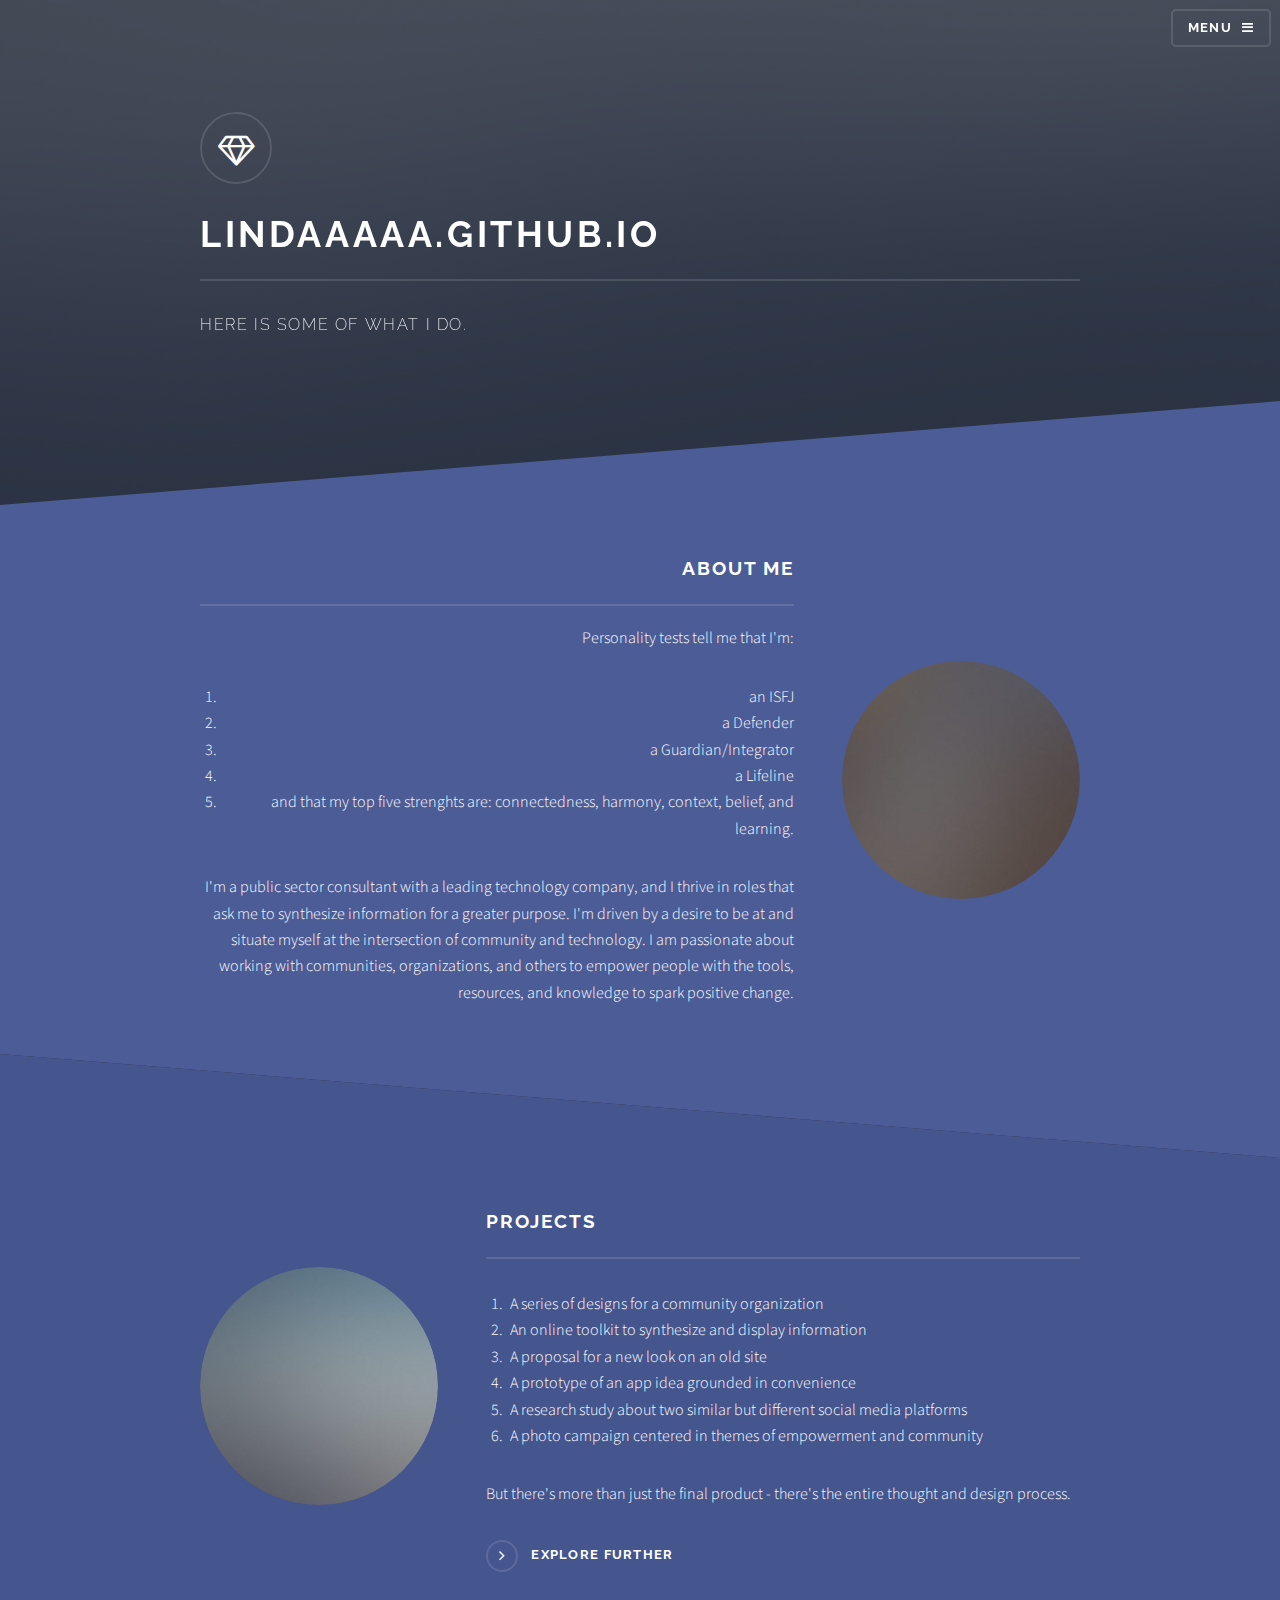
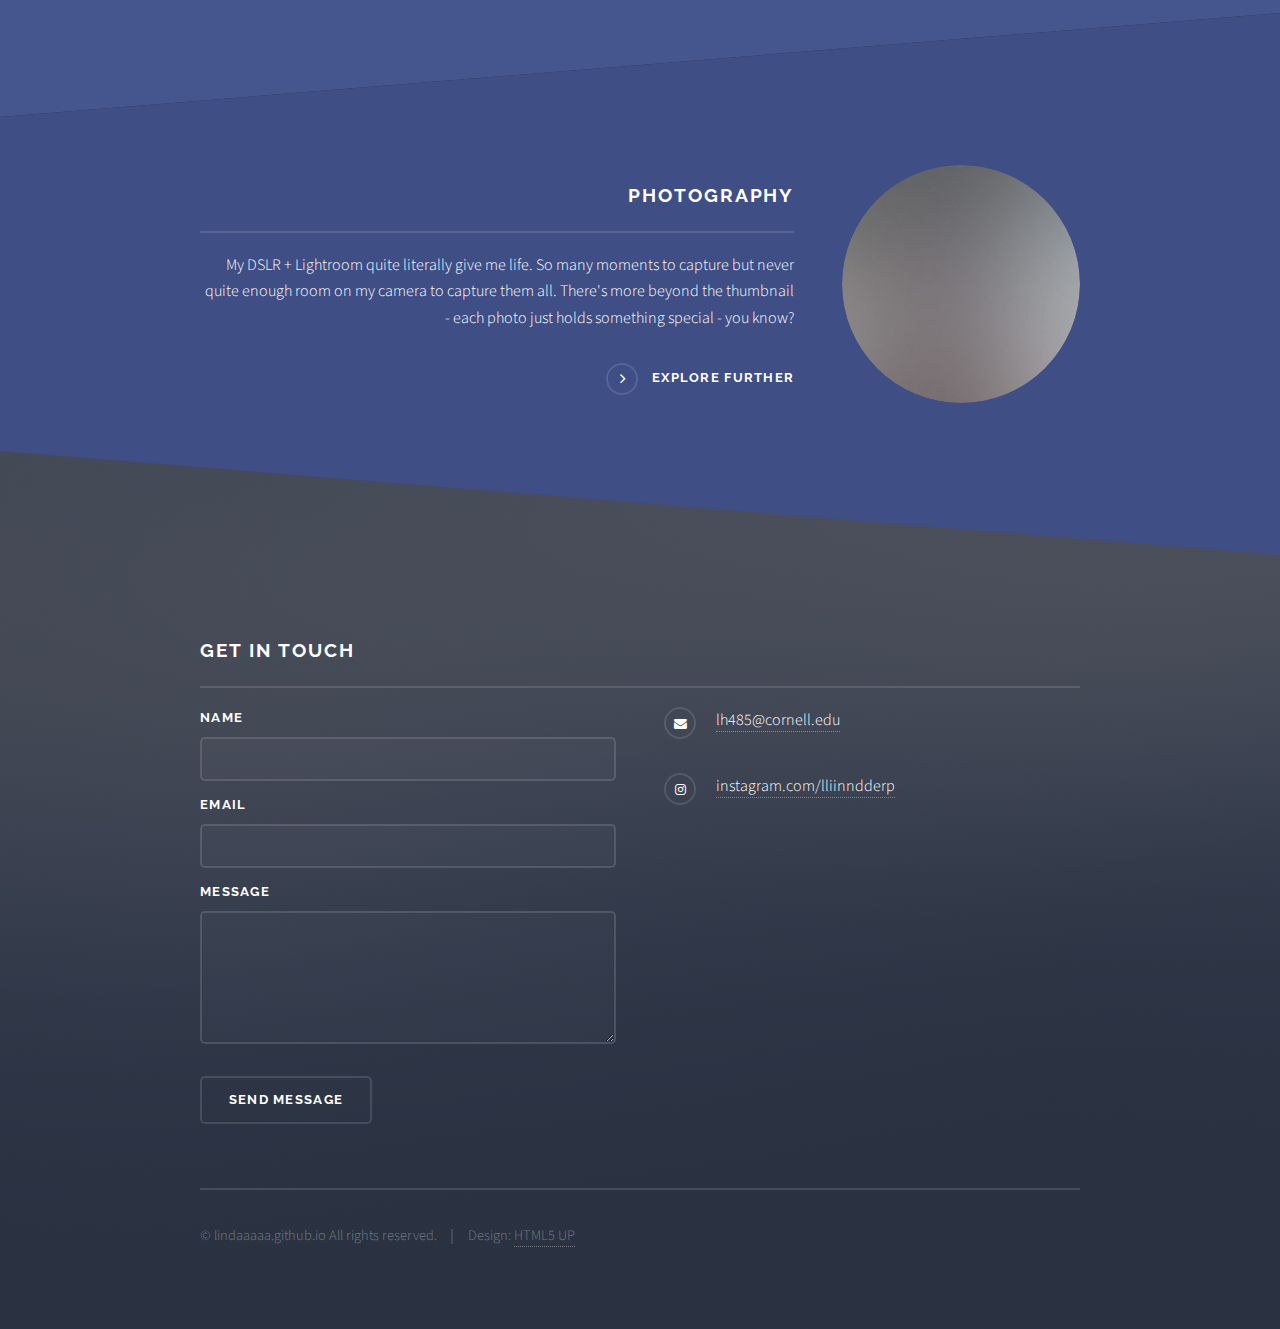
==== commit 9ddf7850: "updated index 2" ====
--- a/index.html
+++ b/index.html
@@ -21,7 +21,7 @@
 
 				<!-- Header -->
 					<header id="header" class="alt">
-						<h1><a href="index.html">Linda He</a></h1>
+						<h1><a href="index.html">LINDAAAAA.GITHUB.IO</a></h1>
 						<nav>
 							<a href="#menu">Menu</a>
 						</nav>
@@ -33,10 +33,10 @@
 							<h2>Menu</h2>
 							<ul class="links">
 								<li><a href="index.html">Home</a></li>
-								<li><a href="generic.html">Generic</a></li>
-								<li><a href="elements.html">Elements</a></li>
-								<li><a href="#">Log In</a></li>
-								<li><a href="#">Sign Up</a></li>
+								<li><a href="generic.html">Projects</a></li>
+								<li><a href="elements.html">Photography</a></li>
+								<!--<li><a href="#">Log In</a></li>
+								<li><a href="#">Sign Up</a></li>-->
 							</ul>
 							<a href="#" class="close">Close</a>
 						</div>
@@ -46,8 +46,8 @@
 					<section id="banner">
 						<div class="inner">
 							<div class="logo"><span class="icon fa-diamond"></span></div>
-							<h2>This is Solid State</h2>
-							<p>Another free + fully responsive site template by <a href="http://html5up.net">HTML5 UP</a></p>
+							<h2>LINDAAAAA.GITHUB.IO</h2>
+							<p>Here is some of what I do.</p>
 						</div>
 					</section>
 
@@ -59,9 +59,20 @@
 								<div class="inner">
 									<a href="#" class="image"><img src="images/pic01.jpg" alt="" /></a>
 									<div class="content">
-										<h2 class="major">Magna arcu feugiat</h2>
-										<p>Lorem ipsum dolor sit amet, etiam lorem adipiscing elit. Cras turpis ante, nullam sit amet turpis non, sollicitudin posuere urna. Mauris id tellus arcu. Nunc vehicula id nulla dignissim dapibus. Nullam ultrices, neque et faucibus viverra, ex nulla cursus.</p>
-										<a href="#" class="special">Learn more</a>
+										<h2 class="major">ABOUT ME</h2>
+										<p>Personality tests tell me that I'm:
+										<ol><li>an ISFJ</li>
+											<li>a Defender</li>
+											<li>a Guardian/Integrator</li>
+											<li>a Lifeline</li>
+											<li>and that my top five strenghts are: connectedness,
+											harmony, context, belief, and learning.</li></ol></p>
+										<p>I'm a public sector consultant with a leading technology company,
+										and I thrive in roles that ask me to synthesize information for a greater purpose.
+										I'm driven by a desire to be at and situate myself at the intersection of
+										community and technology. I am passionate about working with communities, organizations, and others
+										to empower people with the tools, resources, and knowledge to spark positive change.</p>
+										<!--<a href="#" class="special">Learn more</a>-->
 									</div>
 								</div>
 							</section>
@@ -71,9 +82,15 @@
 								<div class="inner">
 									<a href="#" class="image"><img src="images/pic02.jpg" alt="" /></a>
 									<div class="content">
-										<h2 class="major">Tempus adipiscing</h2>
-										<p>Lorem ipsum dolor sit amet, etiam lorem adipiscing elit. Cras turpis ante, nullam sit amet turpis non, sollicitudin posuere urna. Mauris id tellus arcu. Nunc vehicula id nulla dignissim dapibus. Nullam ultrices, neque et faucibus viverra, ex nulla cursus.</p>
-										<a href="#" class="special">Learn more</a>
+										<h2 class="major">Projects</h2>
+										<p><ol><li>A series of designs for a community organization</li>
+										       <li>An online toolkit to synthesize and display information</li>
+											   <li>A proposal for a new look on an old site</li>
+											   <li>A prototype of an app idea grounded in convenience</li>
+											   <li>A research study about two similar but different social media platforms</li>
+										       <li>A photo campaign centered in themes of empowerment and community</li></ol>
+										But there's more than just the final product - there's the entire thought and design process.</p>
+										<a href="#" class="special">Explore Further</a>
 									</div>
 								</div>
 							</section>
@@ -83,15 +100,17 @@
 								<div class="inner">
 									<a href="#" class="image"><img src="images/pic03.jpg" alt="" /></a>
 									<div class="content">
-										<h2 class="major">Nullam dignissim</h2>
-										<p>Lorem ipsum dolor sit amet, etiam lorem adipiscing elit. Cras turpis ante, nullam sit amet turpis non, sollicitudin posuere urna. Mauris id tellus arcu. Nunc vehicula id nulla dignissim dapibus. Nullam ultrices, neque et faucibus viverra, ex nulla cursus.</p>
-										<a href="#" class="special">Learn more</a>
+										<h2 class="major">Photography</h2>
+										<p>My DSLR + Lightroom quite literally give me life. So many moments to capture
+										but never quite enough room on my camera to capture them all. There's more beyond
+										the thumbnail - each photo just holds something special - you know?</p>
+										<a href="#" class="special">Explore Further</a>
 									</div>
 								</div>
 							</section>
 
 						<!-- Four -->
-							<section id="four" class="wrapper alt style1">
+							<!--<section id="four" class="wrapper alt style1">
 								<div class="inner">
 									<h2 class="major">Vitae phasellus</h2>
 									<p>Cras mattis ante fermentum, malesuada neque vitae, eleifend erat. Phasellus non pulvinar erat. Fusce tincidunt, nisl eget mattis egestas, purus ipsum consequat orci, sit amet lobortis lorem lacus in tellus. Sed ac elementum arcu. Quisque placerat auctor laoreet.</p>
@@ -127,14 +146,13 @@
 								</div>
 							</section>
 
-					</section>
+					</section>-->
 
 				<!-- Footer -->
 					<section id="footer">
 						<div class="inner">
 							<h2 class="major">Get in touch</h2>
-							<p>Cras mattis ante fermentum, malesuada neque vitae, eleifend erat. Phasellus non pulvinar erat. Fusce tincidunt, nisl eget mattis egestas, purus ipsum consequat orci, sit amet lobortis lorem lacus in tellus. Sed ac elementum arcu. Quisque placerat auctor laoreet.</p>
-							<form method="post" action="#">
+							<form method="post" action="mailto:lh485@cornell.edu" enctype="text/plain">
 								<div class="field">
 									<label for="name">Name</label>
 									<input type="text" name="name" id="name" />
@@ -152,19 +170,19 @@
 								</ul>
 							</form>
 							<ul class="contact">
-								<li class="fa-home">
+<!--								<li class="fa-home">
 									Untitled Inc<br />
 									1234 Somewhere Road Suite #2894<br />
 									Nashville, TN 00000-0000
-								</li>
-								<li class="fa-phone">(000) 000-0000</li>
-								<li class="fa-envelope"><a href="#">information@untitled.tld</a></li>
-								<li class="fa-twitter"><a href="#">twitter.com/untitled-tld</a></li>
-								<li class="fa-facebook"><a href="#">facebook.com/untitled-tld</a></li>
-								<li class="fa-instagram"><a href="#">instagram.com/untitled-tld</a></li>
+								</li>-->
+<!--								<li class="fa-phone">(000) 000-0000</li>-->
+								<li class="fa-envelope"><a href="lh485@cornell.edu">lh485@cornell.edu</a></li>
+<!--							<li class="fa-twitter"><a href="#">twitter.com/untitled-tld</a></li>
+								<li class="fa-facebook"><a href="#">facebook.com/untitled-tld</a></li>-->
+								<li class="fa-instagram"><a href="http://www.instagram.com/lliinndderp">instagram.com/lliinndderp</a></li>
 							</ul>
 							<ul class="copyright">
-								<li>&copy; Untitled Inc. All rights reserved.</li><li>Design: <a href="http://html5up.net">HTML5 UP</a></li>
+								<li>&copy; lindaaaaa.github.io All rights reserved.</li><li>Design: <a href="http://html5up.net">HTML5 UP</a></li>
 							</ul>
 						</div>
 					</section>
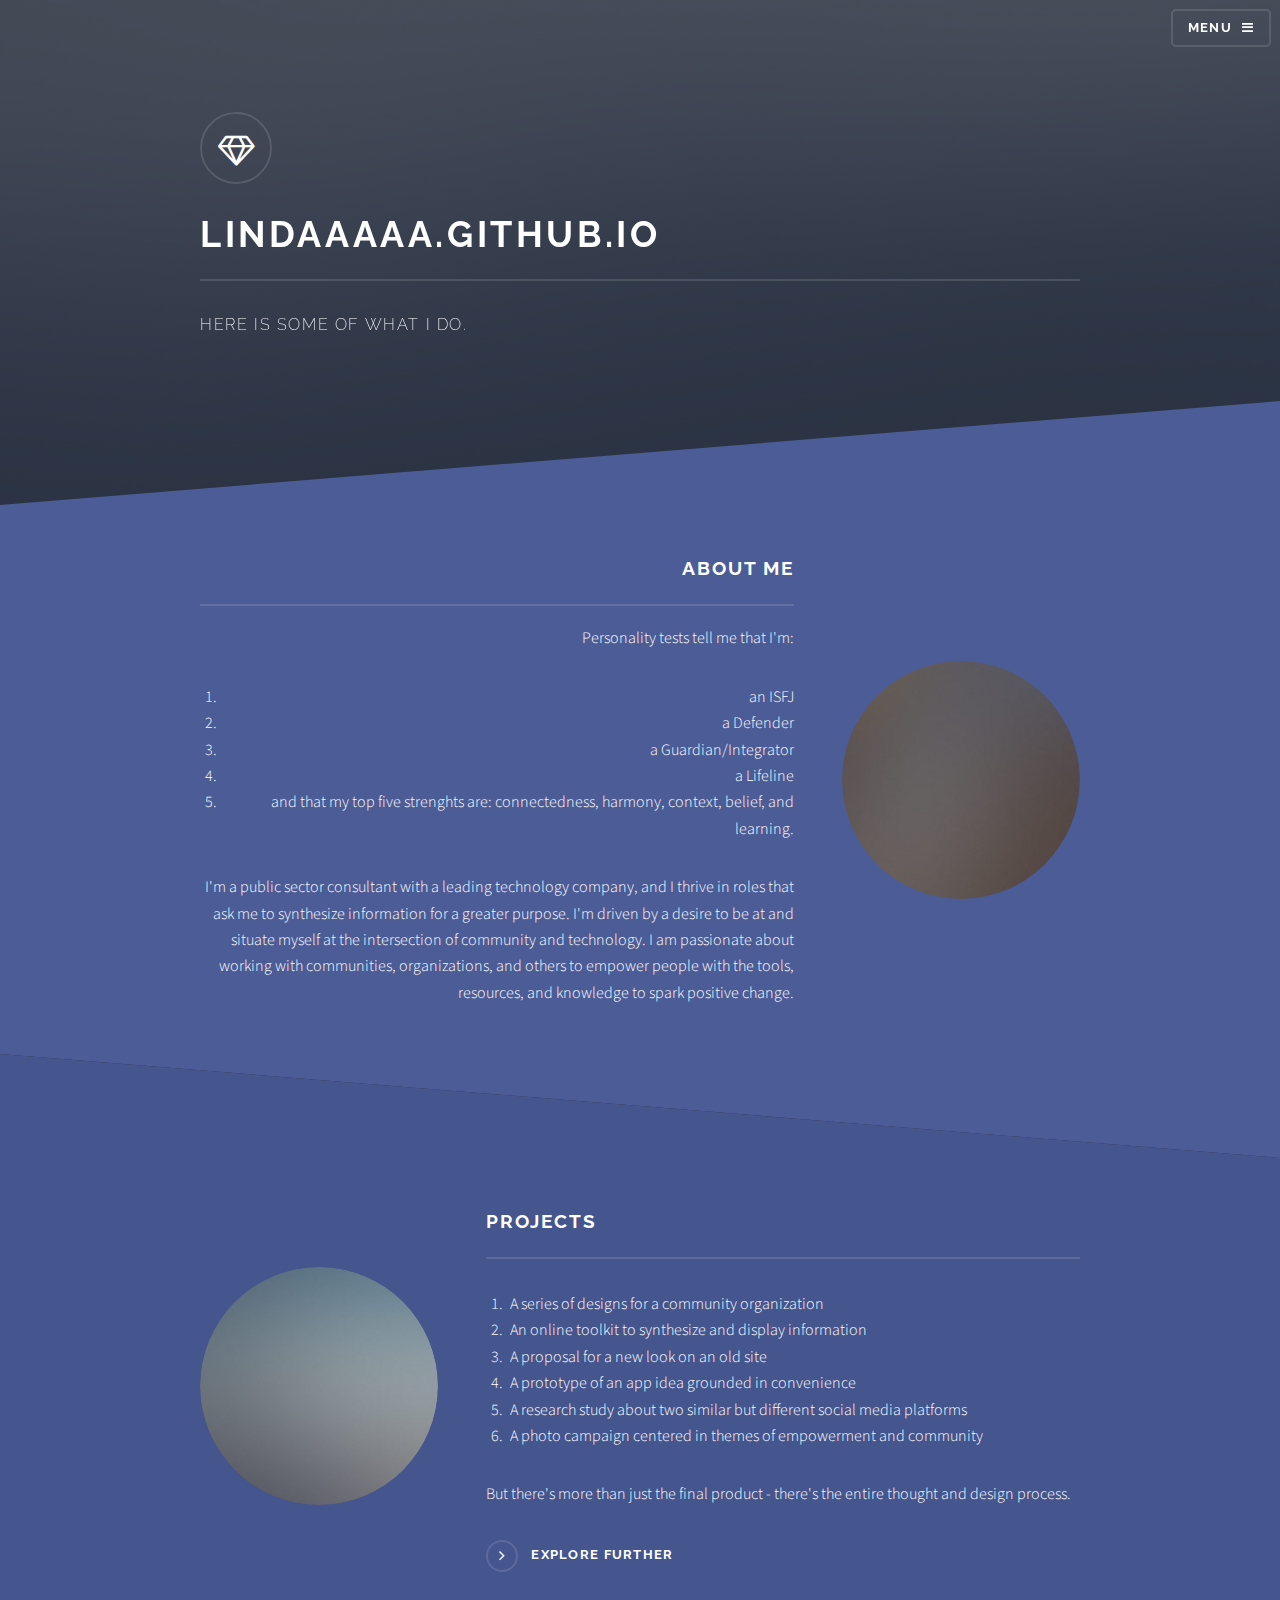
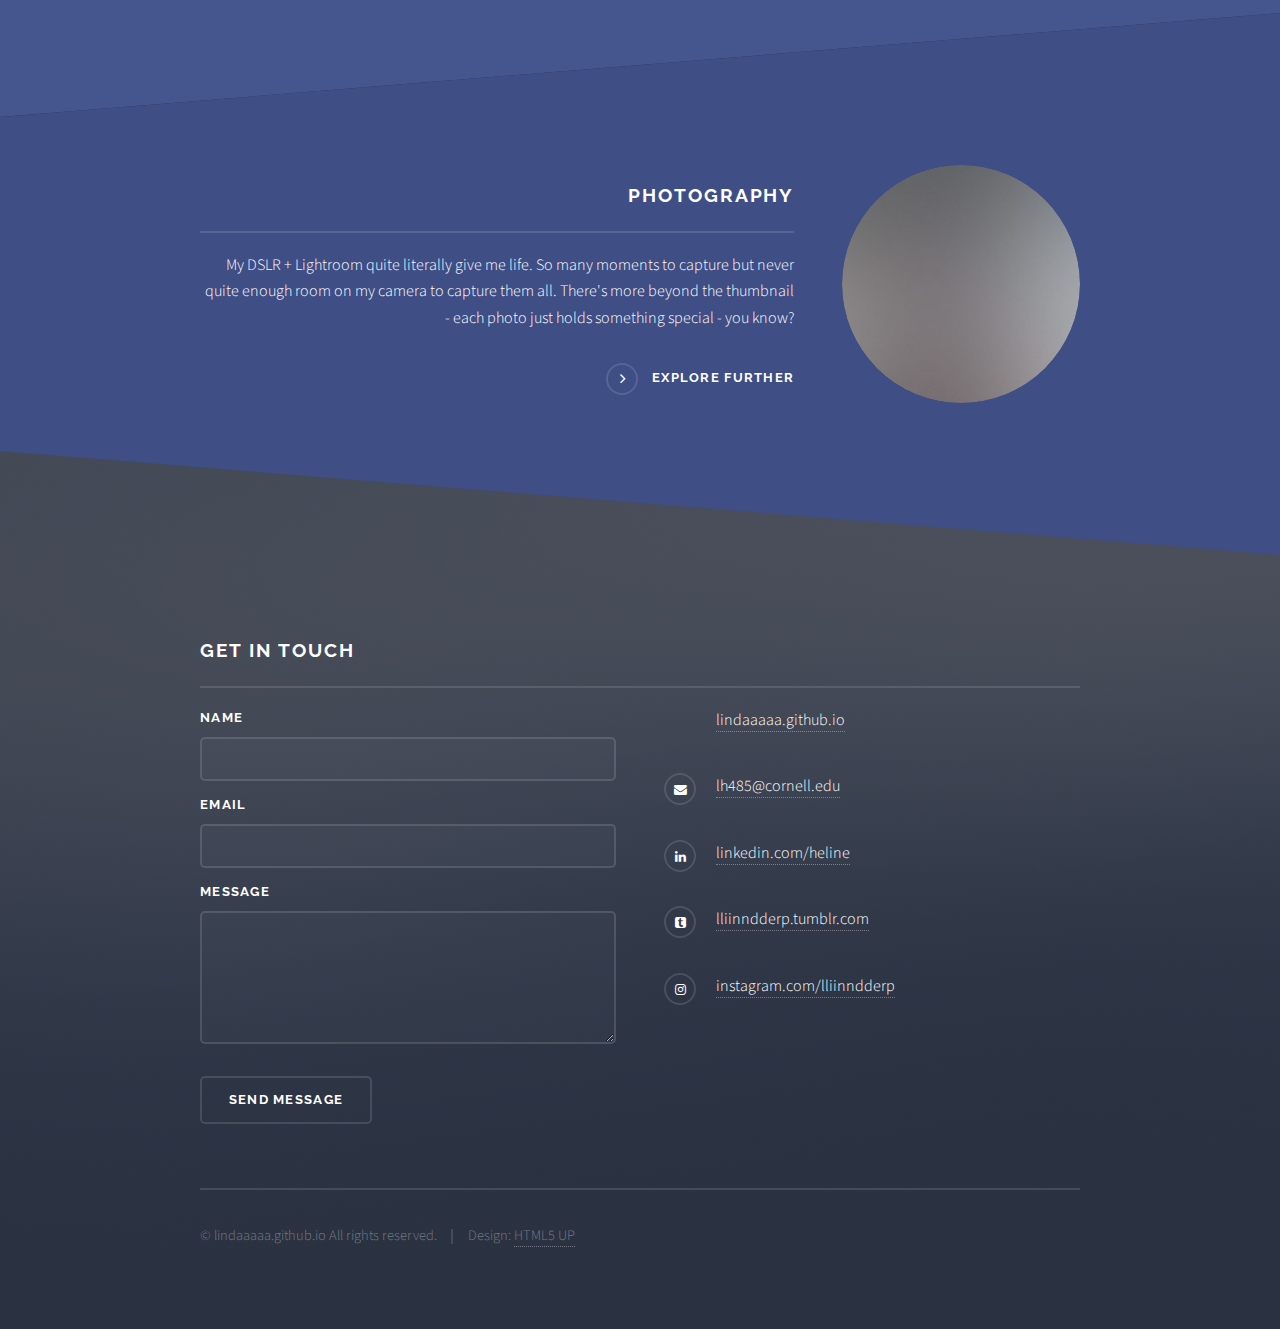
==== commit 53c83c29: "updated social media" ====
--- a/index.html
+++ b/index.html
@@ -175,10 +175,10 @@
 									1234 Somewhere Road Suite #2894<br />
 									Nashville, TN 00000-0000
 								</li>-->
-<!--								<li class="fa-phone">(000) 000-0000</li>-->
+								<li class="fa-user-circle"><a href="http://lindaaaaa.github.io">lindaaaaa.github.io</a></li>
 								<li class="fa-envelope"><a href="lh485@cornell.edu">lh485@cornell.edu</a></li>
-<!--							<li class="fa-twitter"><a href="#">twitter.com/untitled-tld</a></li>
-								<li class="fa-facebook"><a href="#">facebook.com/untitled-tld</a></li>-->
+								<li class="fa-linkedin"><a href="http://www.linkedin.com/helinda">linkedin.com/heline</a></li>
+								<li class="fa-tumblr-square"><a href="http://lliinndderp.tumblr.com">lliinndderp.tumblr.com</a></li>
 								<li class="fa-instagram"><a href="http://www.instagram.com/lliinndderp">instagram.com/lliinndderp</a></li>
 							</ul>
 							<ul class="copyright">
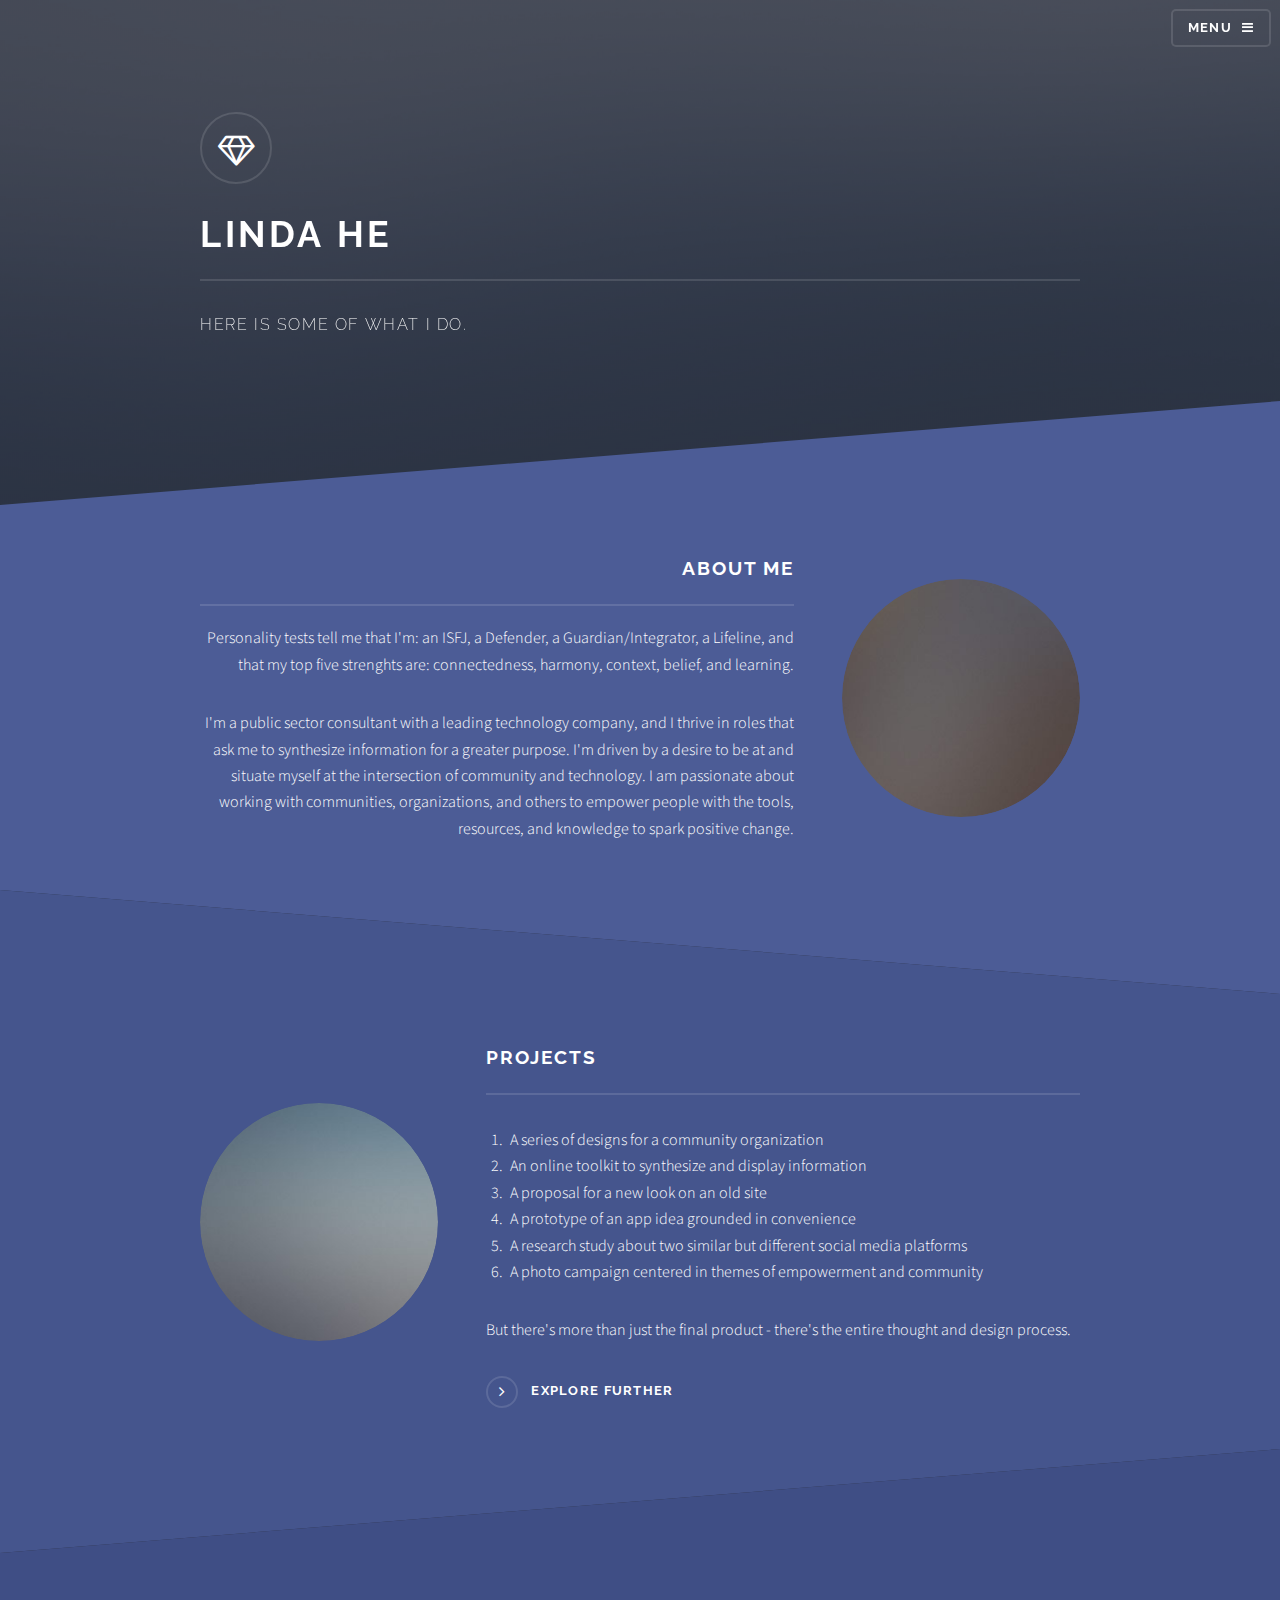
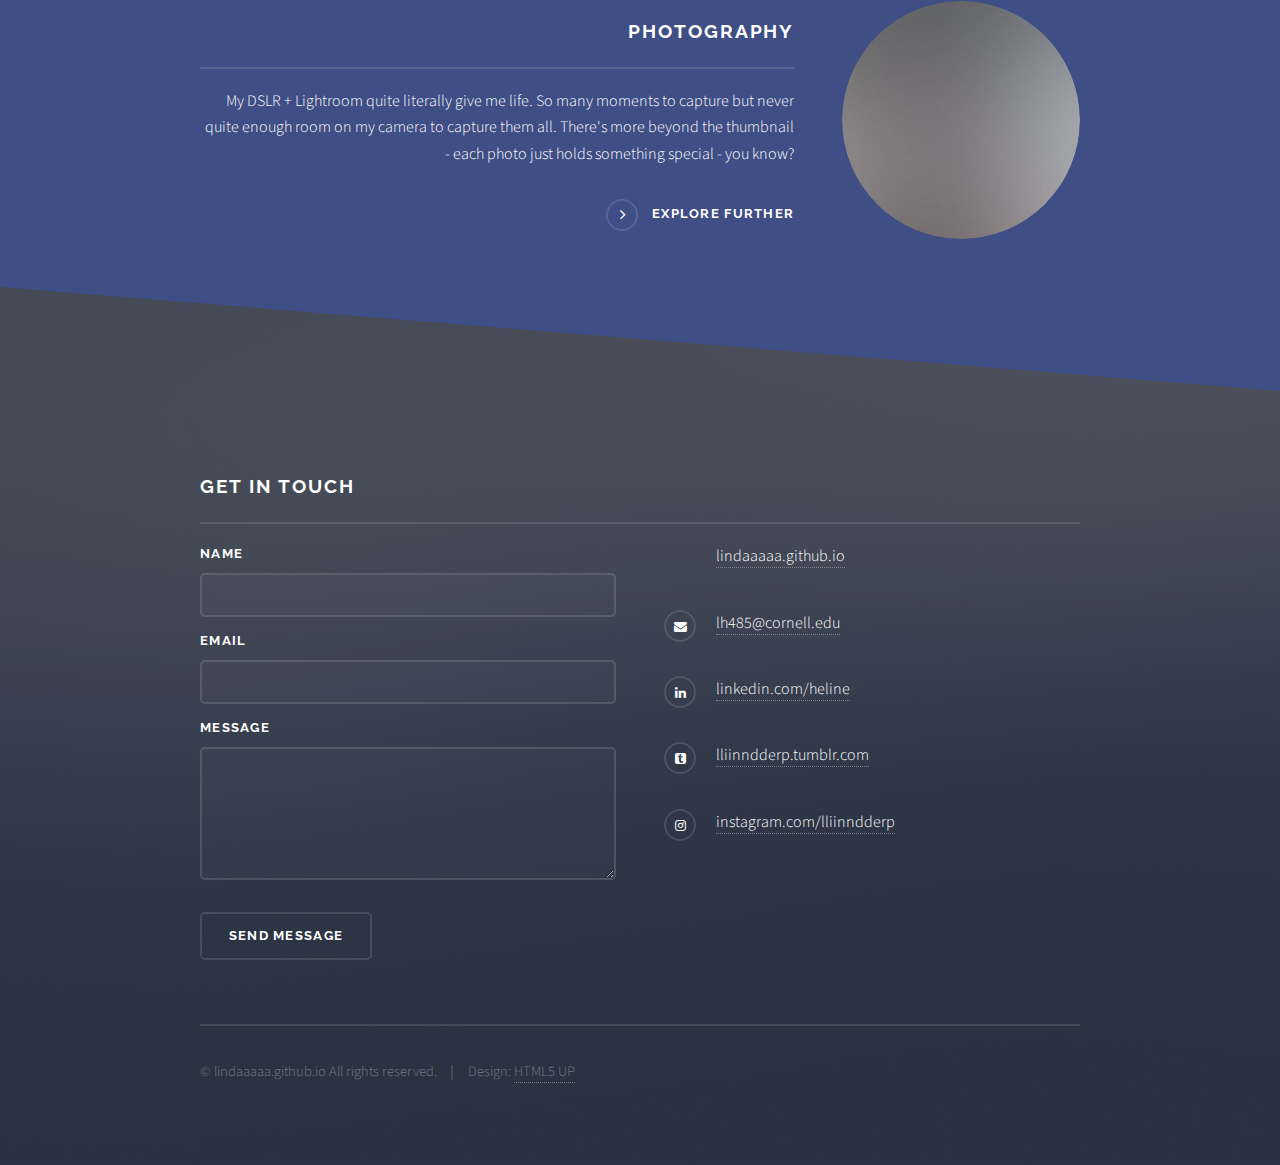
==== commit d9d80fd8: "updated about" ====
--- a/index.html
+++ b/index.html
@@ -46,7 +46,7 @@
 					<section id="banner">
 						<div class="inner">
 							<div class="logo"><span class="icon fa-diamond"></span></div>
-							<h2>LINDAAAAA.GITHUB.IO</h2>
+							<h2>LINDA HE</h2>
 							<p>Here is some of what I do.</p>
 						</div>
 					</section>
@@ -60,13 +60,9 @@
 									<a href="#" class="image"><img src="images/pic01.jpg" alt="" /></a>
 									<div class="content">
 										<h2 class="major">ABOUT ME</h2>
-										<p>Personality tests tell me that I'm:
-										<ol><li>an ISFJ</li>
-											<li>a Defender</li>
-											<li>a Guardian/Integrator</li>
-											<li>a Lifeline</li>
-											<li>and that my top five strenghts are: connectedness,
-											harmony, context, belief, and learning.</li></ol></p>
+										<p>Personality tests tell me that I'm: an ISFJ, a Defender,
+										a Guardian/Integrator, a Lifeline, and that my top five strenghts are:
+										connectedness, harmony, context, belief, and learning.</li></ol></p>
 										<p>I'm a public sector consultant with a leading technology company,
 										and I thrive in roles that ask me to synthesize information for a greater purpose.
 										I'm driven by a desire to be at and situate myself at the intersection of
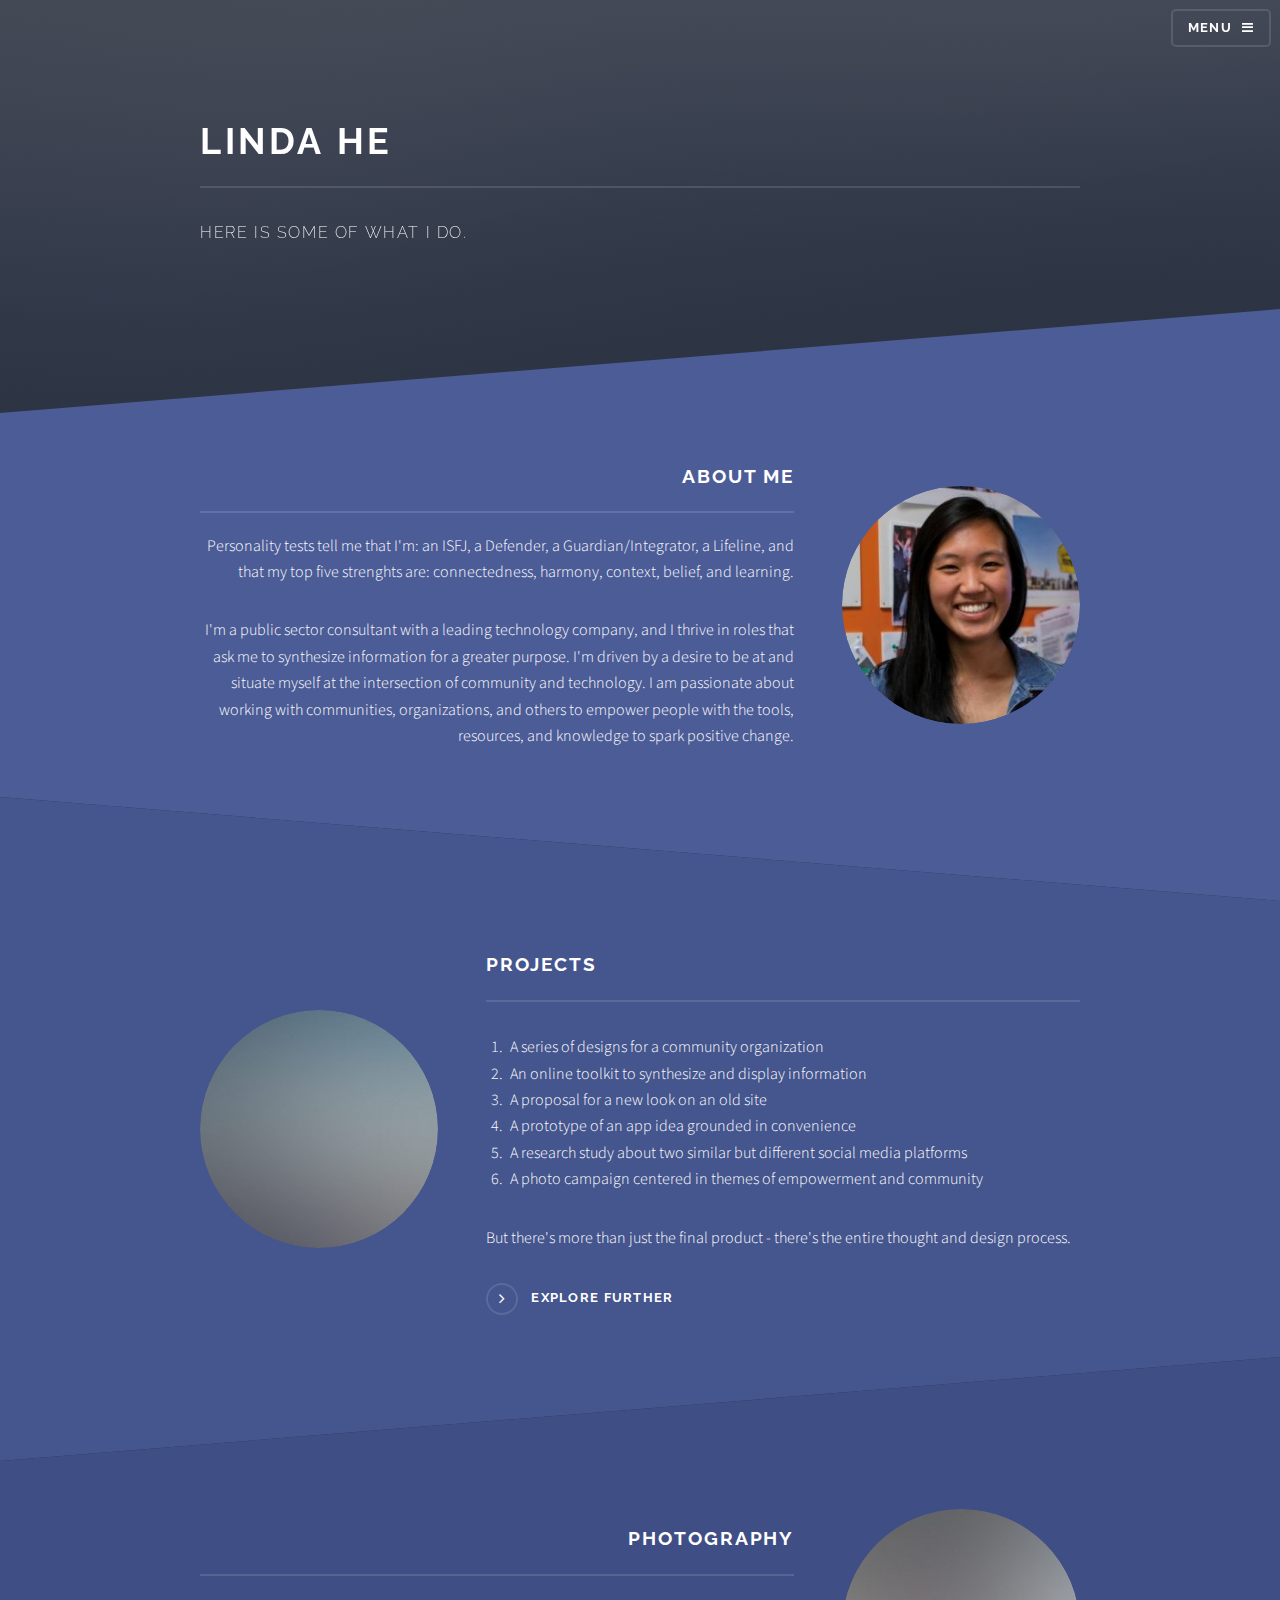
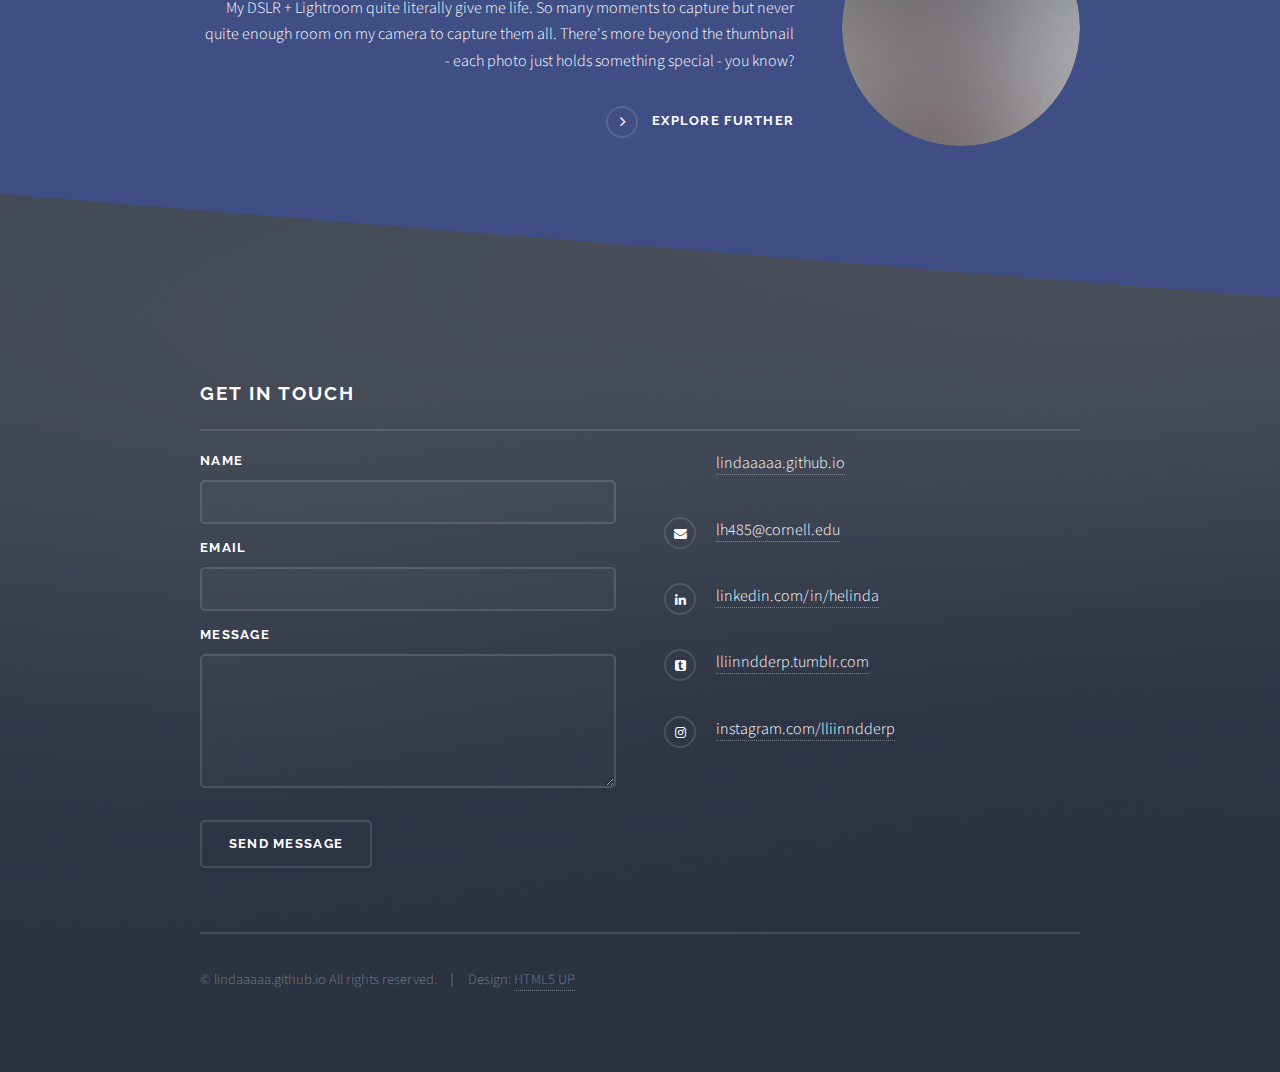
==== commit c05ceae6: "updated index 3" ====
--- a/index.html
+++ b/index.html
@@ -45,7 +45,7 @@
 				<!-- Banner -->
 					<section id="banner">
 						<div class="inner">
-							<div class="logo"><span class="icon fa-diamond"></span></div>
+<!--							<div class="logo"><span class="icon fa-diamond"></span></div>-->
 							<h2>LINDA HE</h2>
 							<p>Here is some of what I do.</p>
 						</div>
@@ -57,7 +57,7 @@
 						<!-- One -->
 							<section id="one" class="wrapper spotlight style1">
 								<div class="inner">
-									<a href="#" class="image"><img src="images/pic01.jpg" alt="" /></a>
+									<a href="#" class="image"><img src="images/profilepicture.jpg" alt="Profile Picture" /></a>
 									<div class="content">
 										<h2 class="major">ABOUT ME</h2>
 										<p>Personality tests tell me that I'm: an ISFJ, a Defender,
@@ -173,7 +173,7 @@
 								</li>-->
 								<li class="fa-user-circle"><a href="http://lindaaaaa.github.io">lindaaaaa.github.io</a></li>
 								<li class="fa-envelope"><a href="lh485@cornell.edu">lh485@cornell.edu</a></li>
-								<li class="fa-linkedin"><a href="http://www.linkedin.com/helinda">linkedin.com/heline</a></li>
+								<li class="fa-linkedin"><a href="https://www.linkedin.com/in/helinda">linkedin.com/in/helinda</a></li>
 								<li class="fa-tumblr-square"><a href="http://lliinndderp.tumblr.com">lliinndderp.tumblr.com</a></li>
 								<li class="fa-instagram"><a href="http://www.instagram.com/lliinndderp">instagram.com/lliinndderp</a></li>
 							</ul>
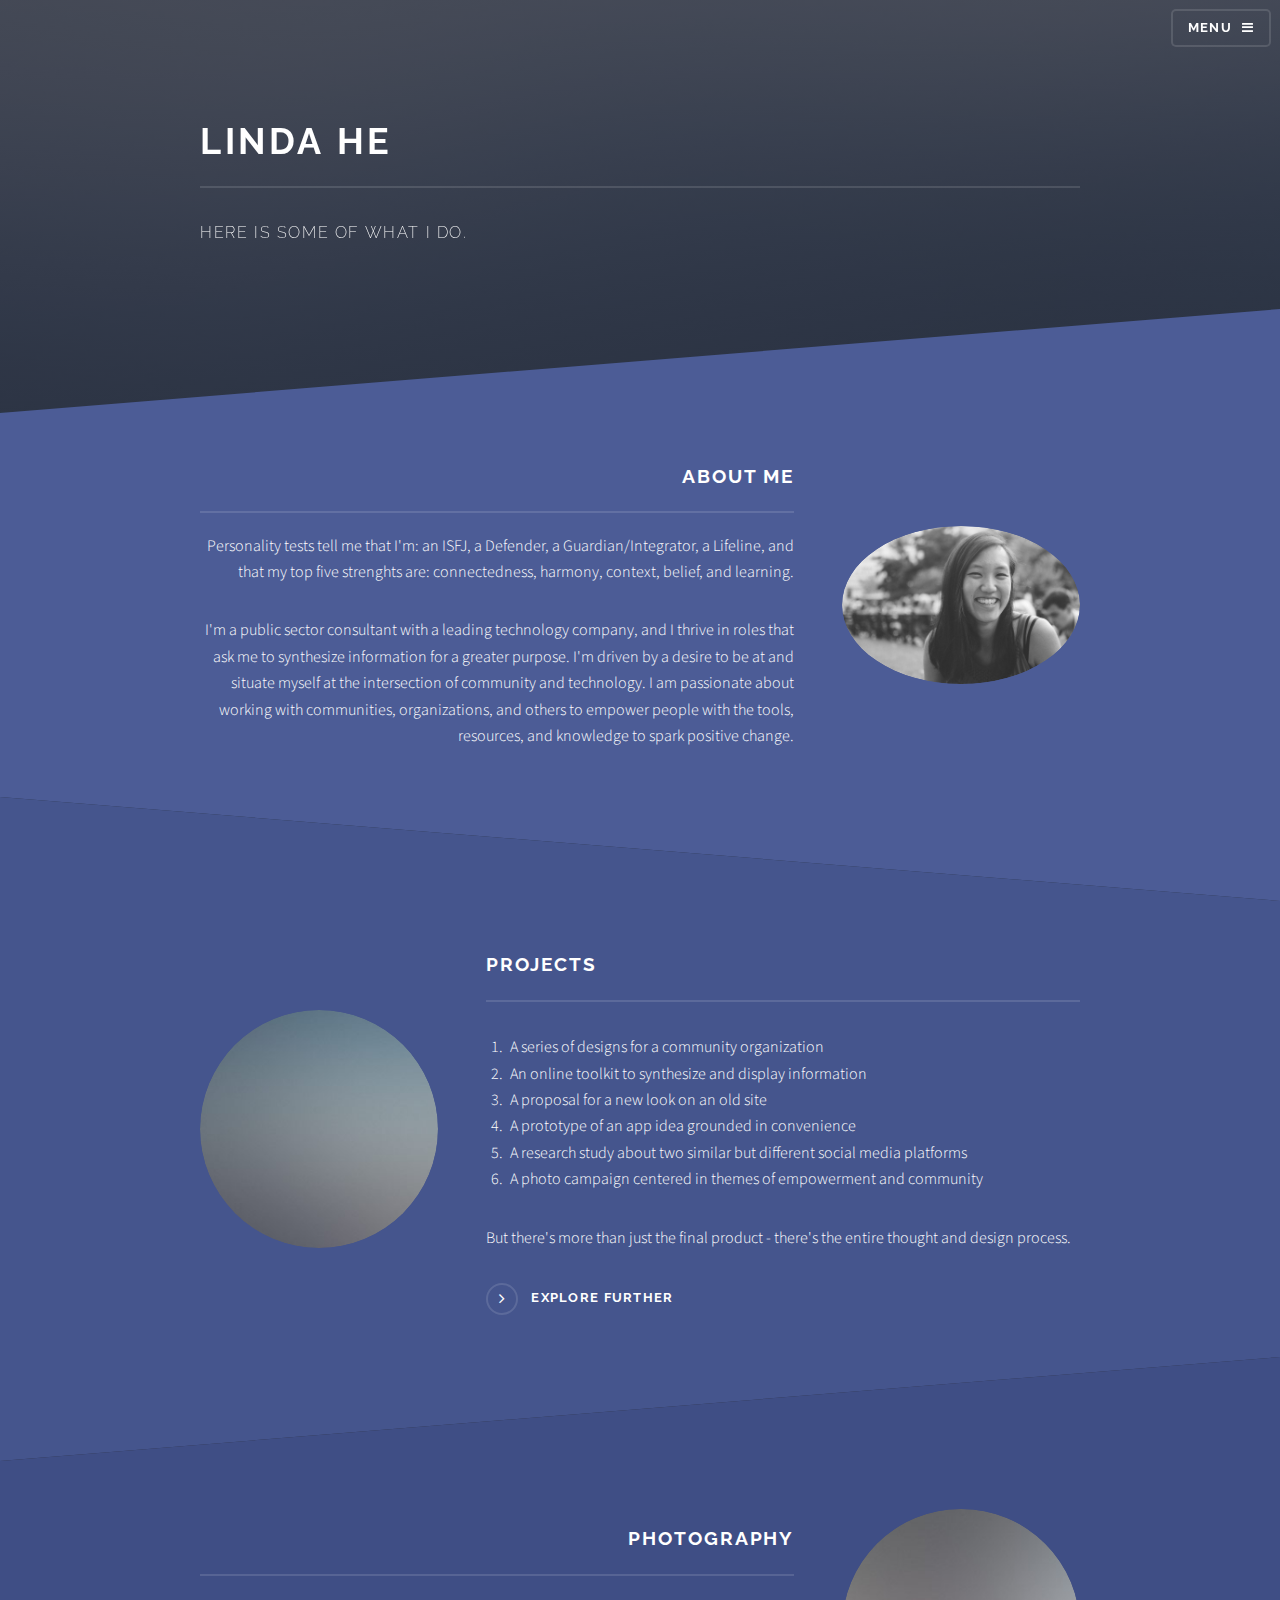
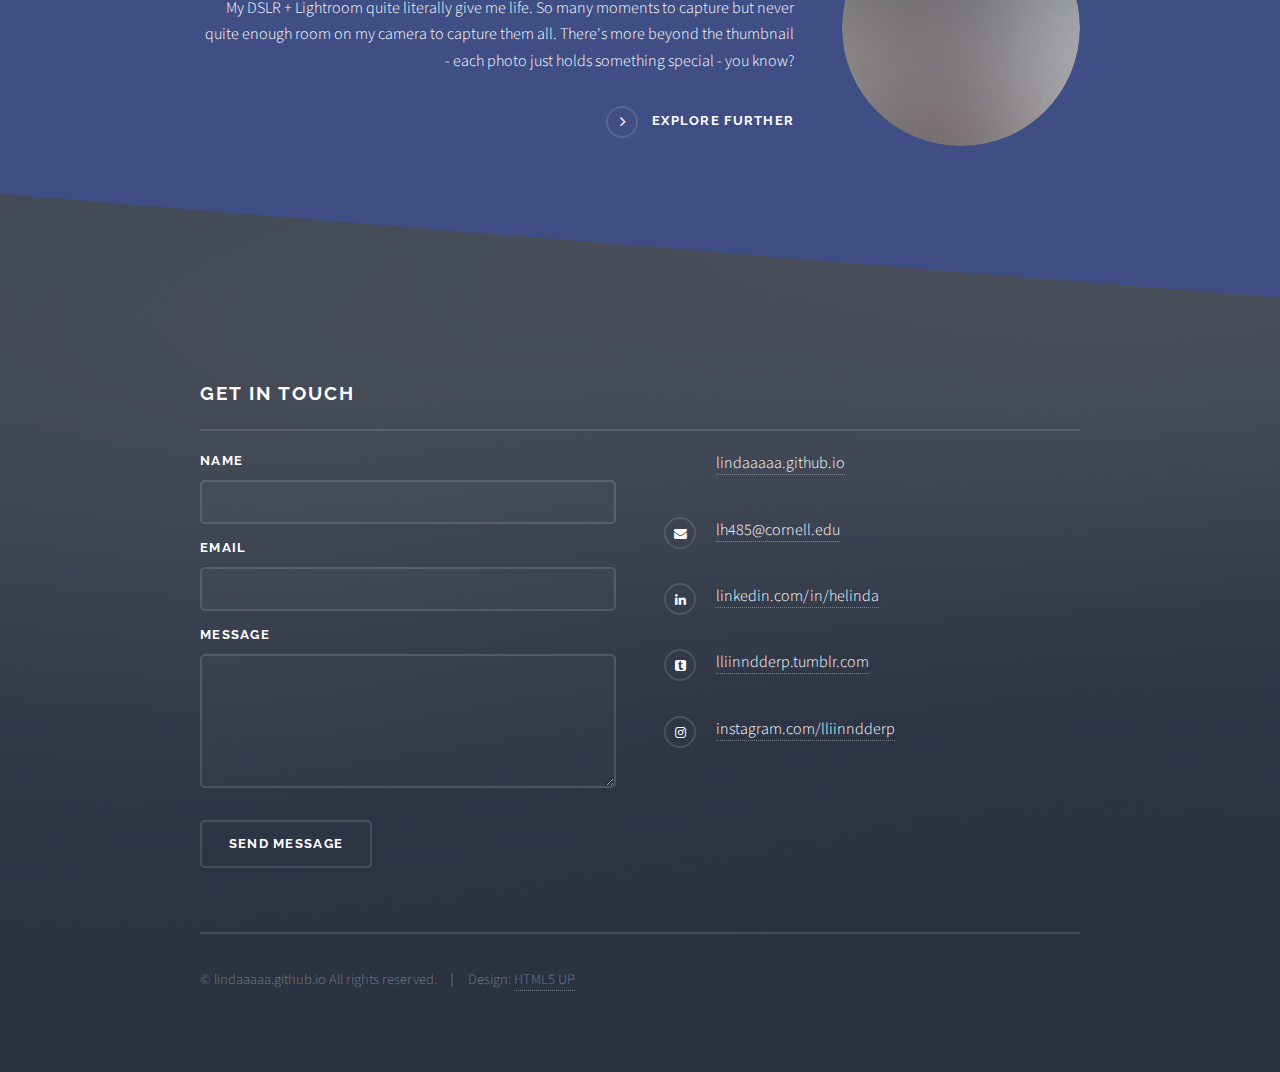
==== commit b0102ef6: "added images" ====
--- a/index.html
+++ b/index.html
@@ -57,7 +57,7 @@
 						<!-- One -->
 							<section id="one" class="wrapper spotlight style1">
 								<div class="inner">
-									<a href="#" class="image"><img src="images/profilepicture.jpg" alt="Profile Picture" /></a>
+									<a href="#" class="image"><img src="images/profilepic.jpg" alt="Profile Picture" /></a>
 									<div class="content">
 										<h2 class="major">ABOUT ME</h2>
 										<p>Personality tests tell me that I'm: an ISFJ, a Defender,
@@ -166,11 +166,6 @@
 								</ul>
 							</form>
 							<ul class="contact">
-<!--								<li class="fa-home">
-									Untitled Inc<br />
-									1234 Somewhere Road Suite #2894<br />
-									Nashville, TN 00000-0000
-								</li>-->
 								<li class="fa-user-circle"><a href="http://lindaaaaa.github.io">lindaaaaa.github.io</a></li>
 								<li class="fa-envelope"><a href="lh485@cornell.edu">lh485@cornell.edu</a></li>
 								<li class="fa-linkedin"><a href="https://www.linkedin.com/in/helinda">linkedin.com/in/helinda</a></li>
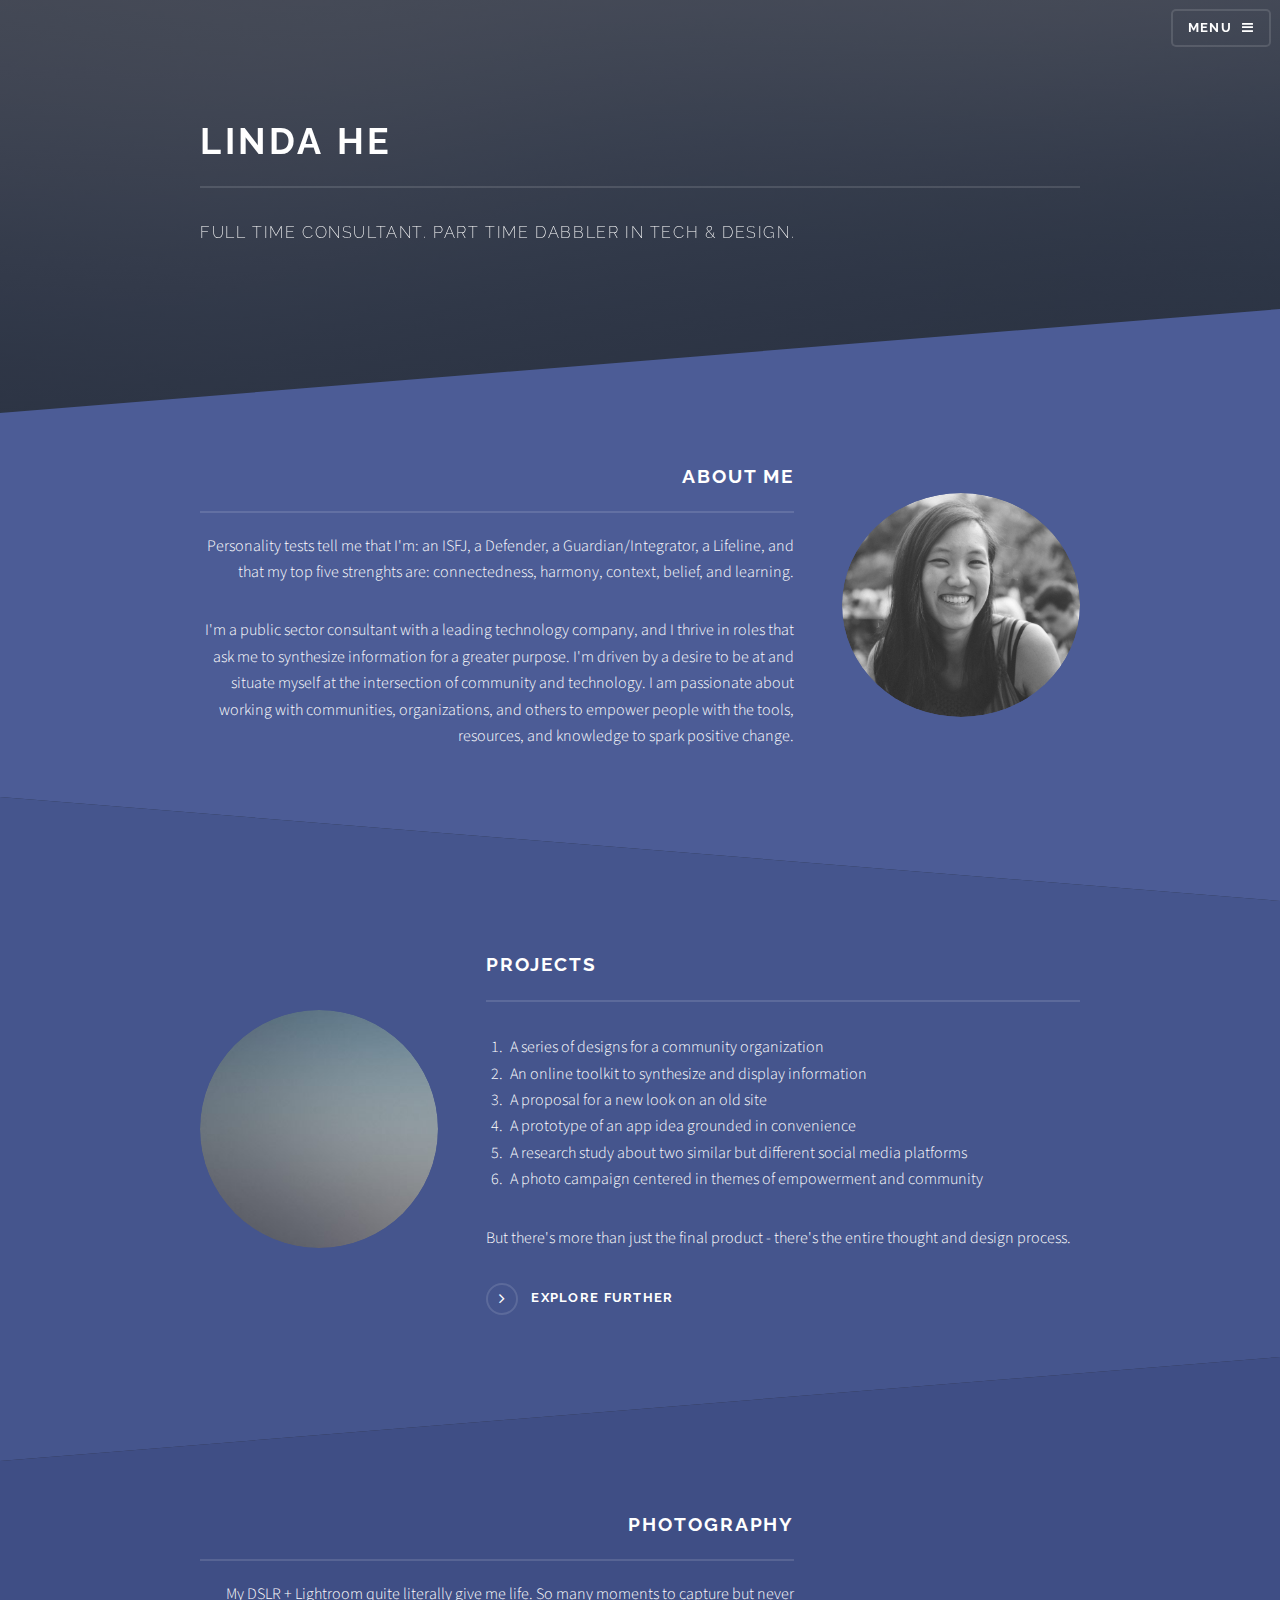
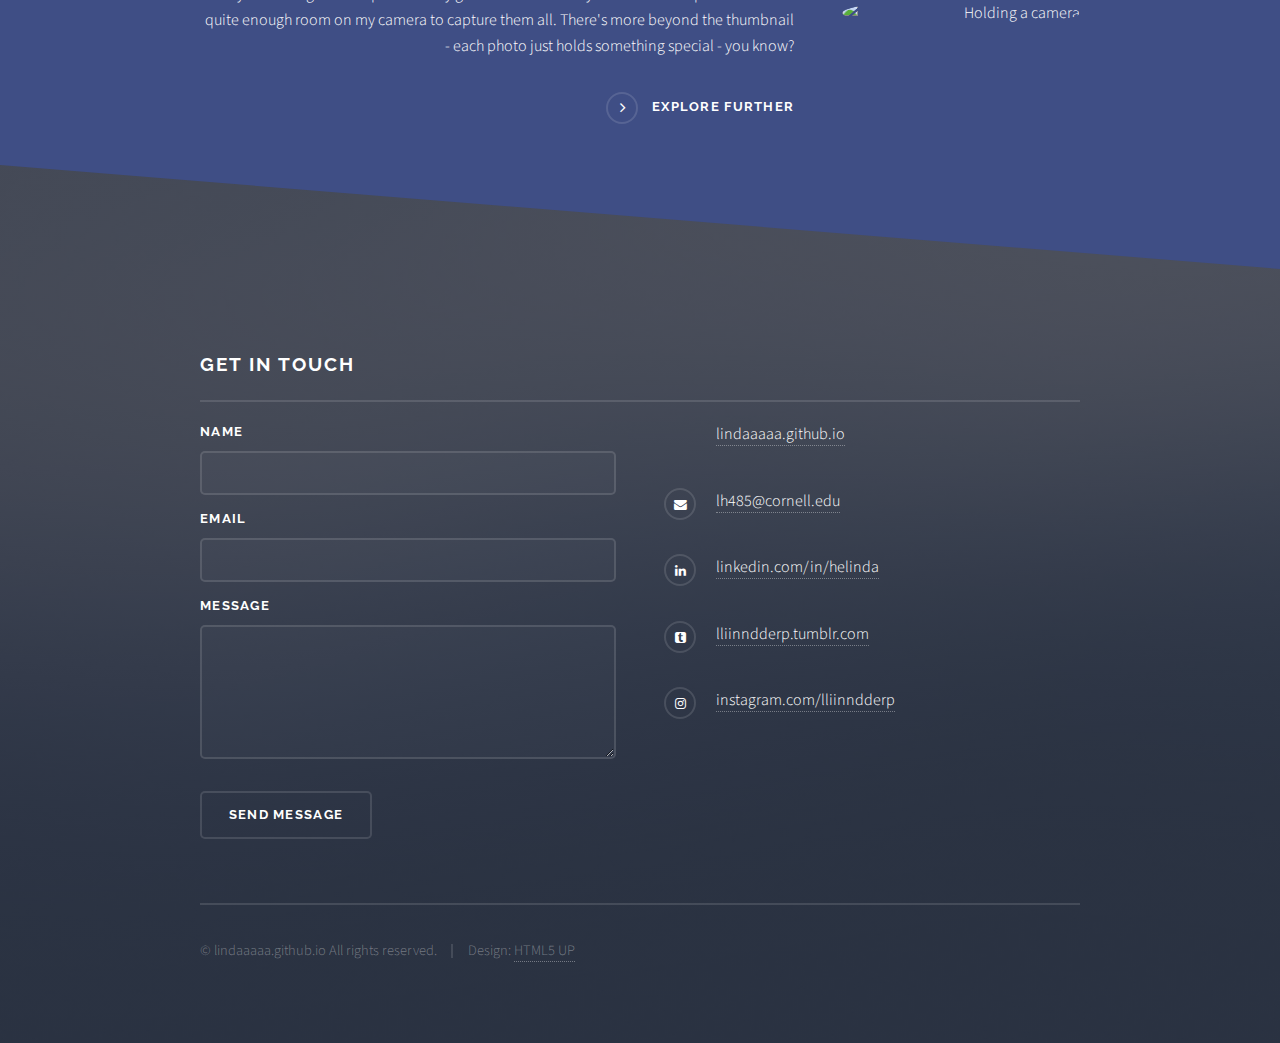
==== commit 4d8cf44d: "photography content" ====
--- a/index.html
+++ b/index.html
@@ -47,7 +47,7 @@
 						<div class="inner">
 <!--							<div class="logo"><span class="icon fa-diamond"></span></div>-->
 							<h2>LINDA HE</h2>
-							<p>Here is some of what I do.</p>
+							<p>FULL TIME CONSULTANT. PART TIME DABBLER IN TECH & DESIGN.</p>
 						</div>
 					</section>
 
@@ -94,13 +94,13 @@
 						<!-- Three -->
 							<section id="three" class="wrapper spotlight style3">
 								<div class="inner">
-									<a href="#" class="image"><img src="images/pic03.jpg" alt="" /></a>
+									<a href="#" class="image"><img src="images/photography/photographythumbnail.jpg" alt="Holding a camera" /></a>
 									<div class="content">
 										<h2 class="major">Photography</h2>
 										<p>My DSLR + Lightroom quite literally give me life. So many moments to capture
 										but never quite enough room on my camera to capture them all. There's more beyond
 										the thumbnail - each photo just holds something special - you know?</p>
-										<a href="#" class="special">Explore Further</a>
+										<a href="photography.html" class="special">Explore Further</a>
 									</div>
 								</div>
 							</section>
--- a/assets/css/main.css
+++ b/assets/css/main.css
@@ -3700,4 +3700,12 @@
 			padding: 2em 1.5em 0.1em 1.5em ;
 		}
 
-	}+	}
+	
+	.photopage img{
+		width: 80%;
+		text-align: center;
+		margin-left: 10%;
+		margin-right: 10%;
+	}
+	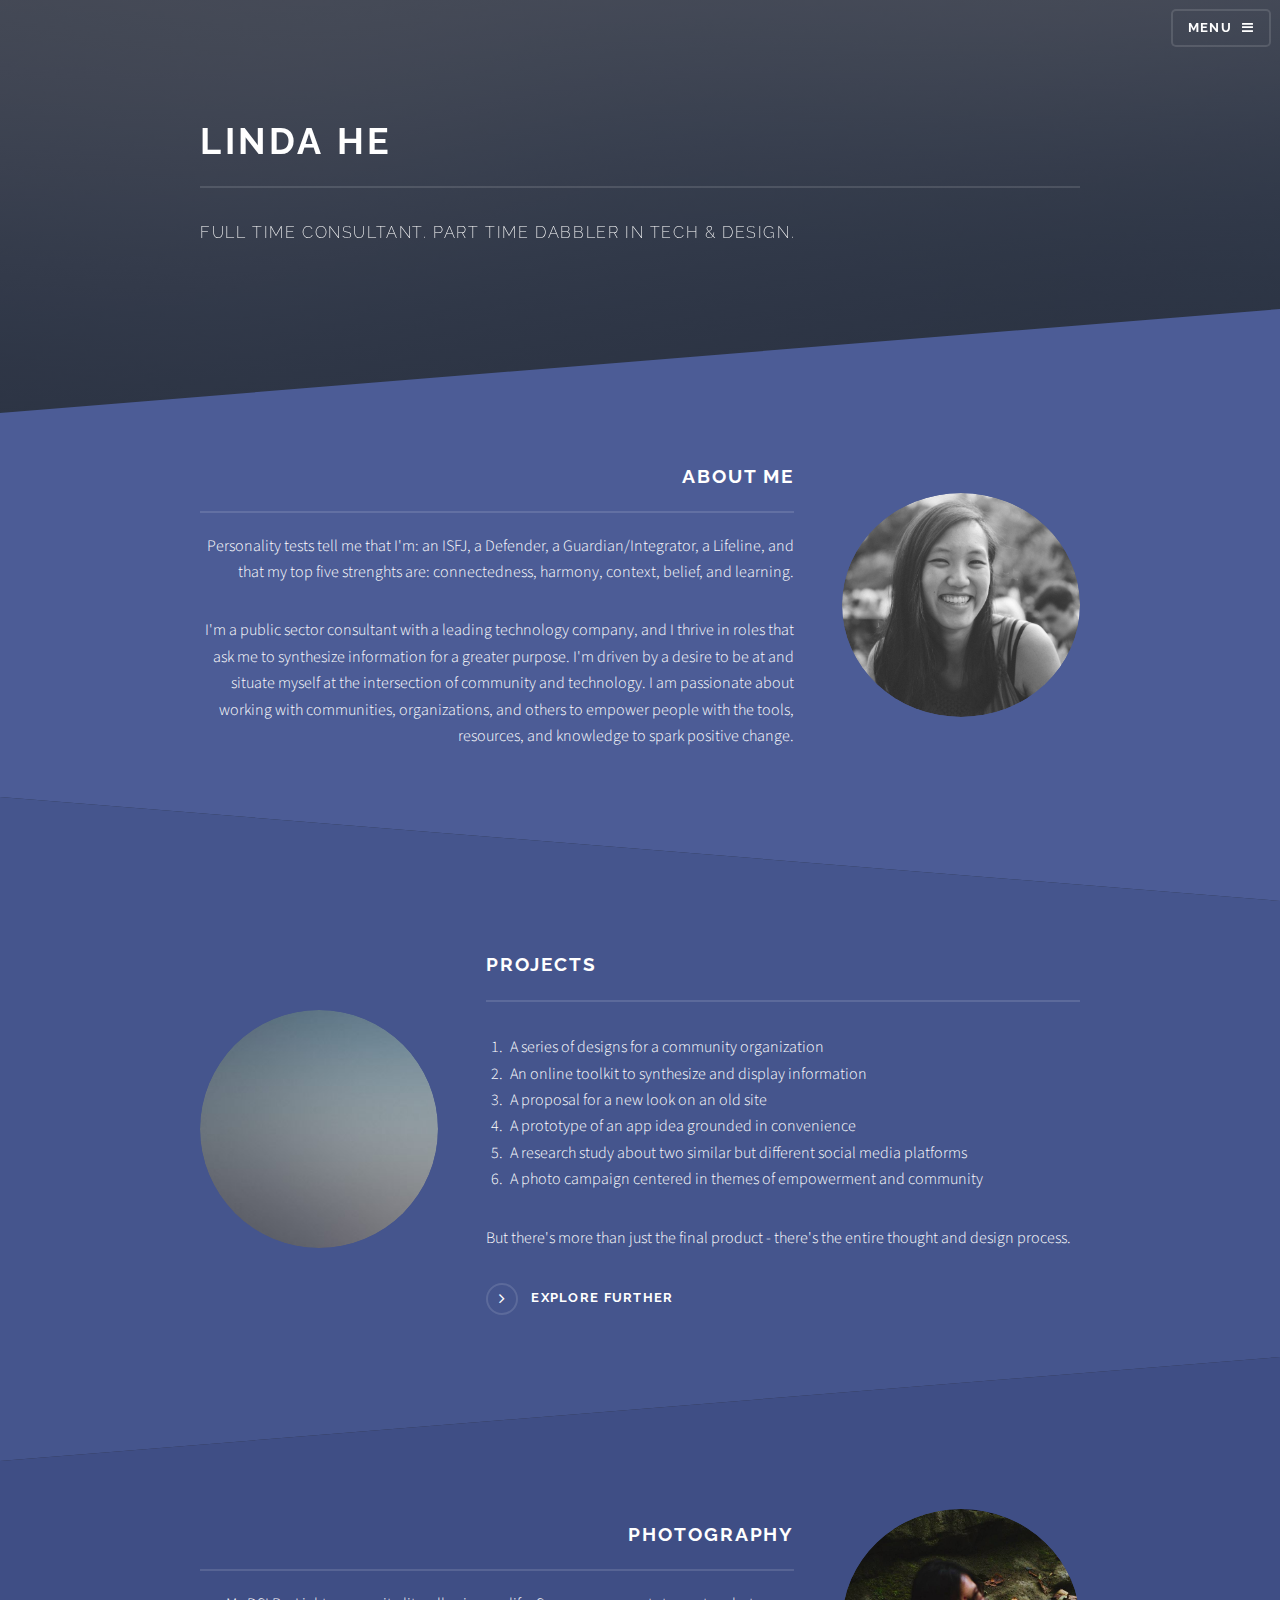
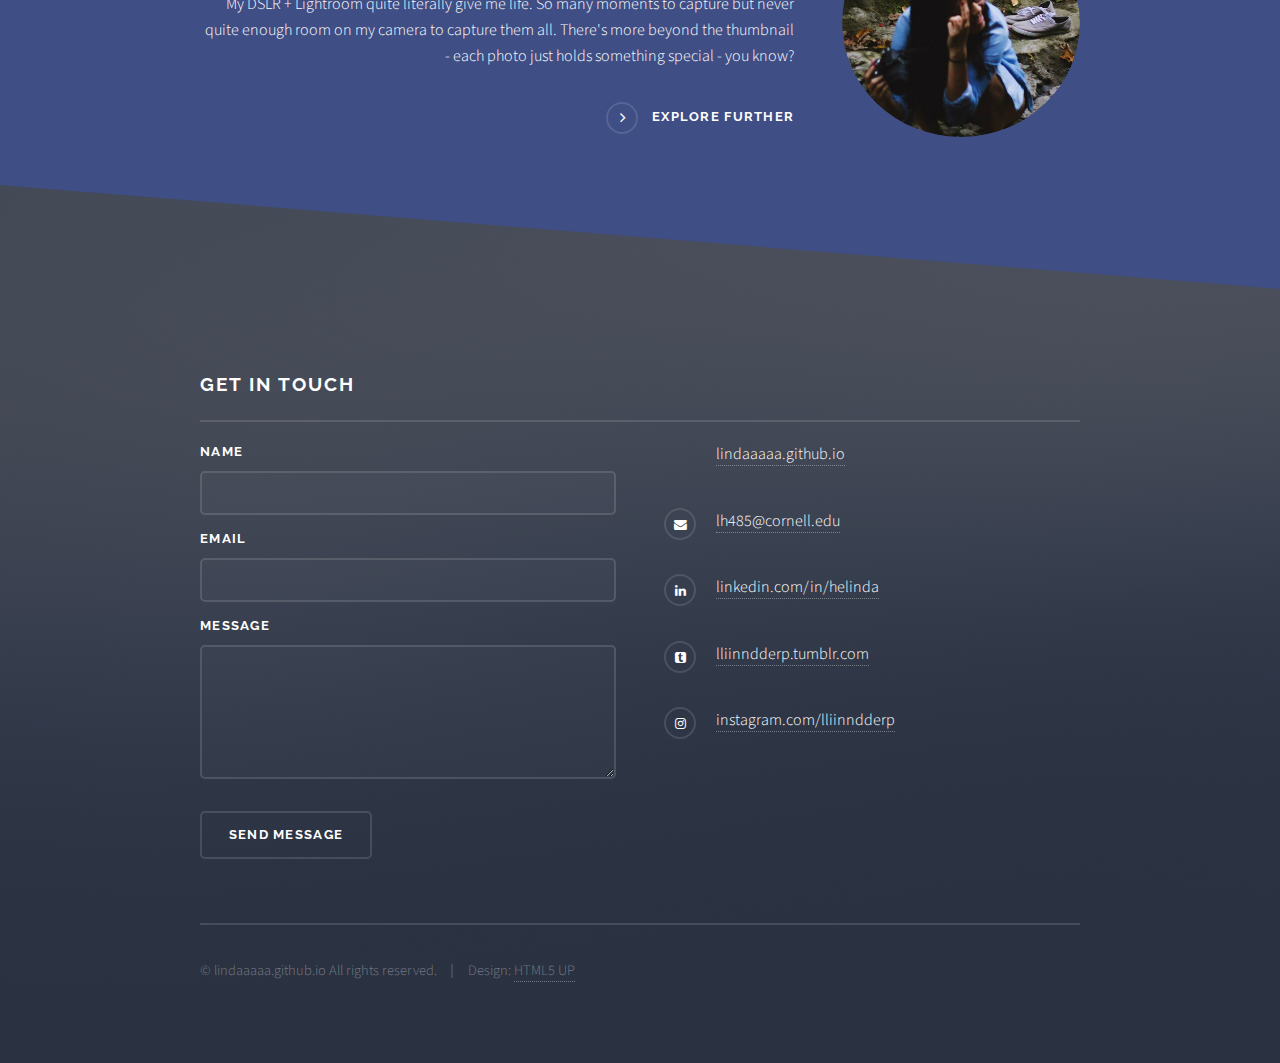
==== commit f2d38eec: "fjdlsakf" ====
--- a/index.html
+++ b/index.html
@@ -94,7 +94,7 @@
 						<!-- Three -->
 							<section id="three" class="wrapper spotlight style3">
 								<div class="inner">
-									<a href="#" class="image"><img src="images/photography/photographythumbnail.jpg" alt="Holding a camera" /></a>
+									<a href="#" class="image"><img src="images/Photography/photographythumbnail.jpg" alt="Holding a camera" /></a>
 									<div class="content">
 										<h2 class="major">Photography</h2>
 										<p>My DSLR + Lightroom quite literally give me life. So many moments to capture
